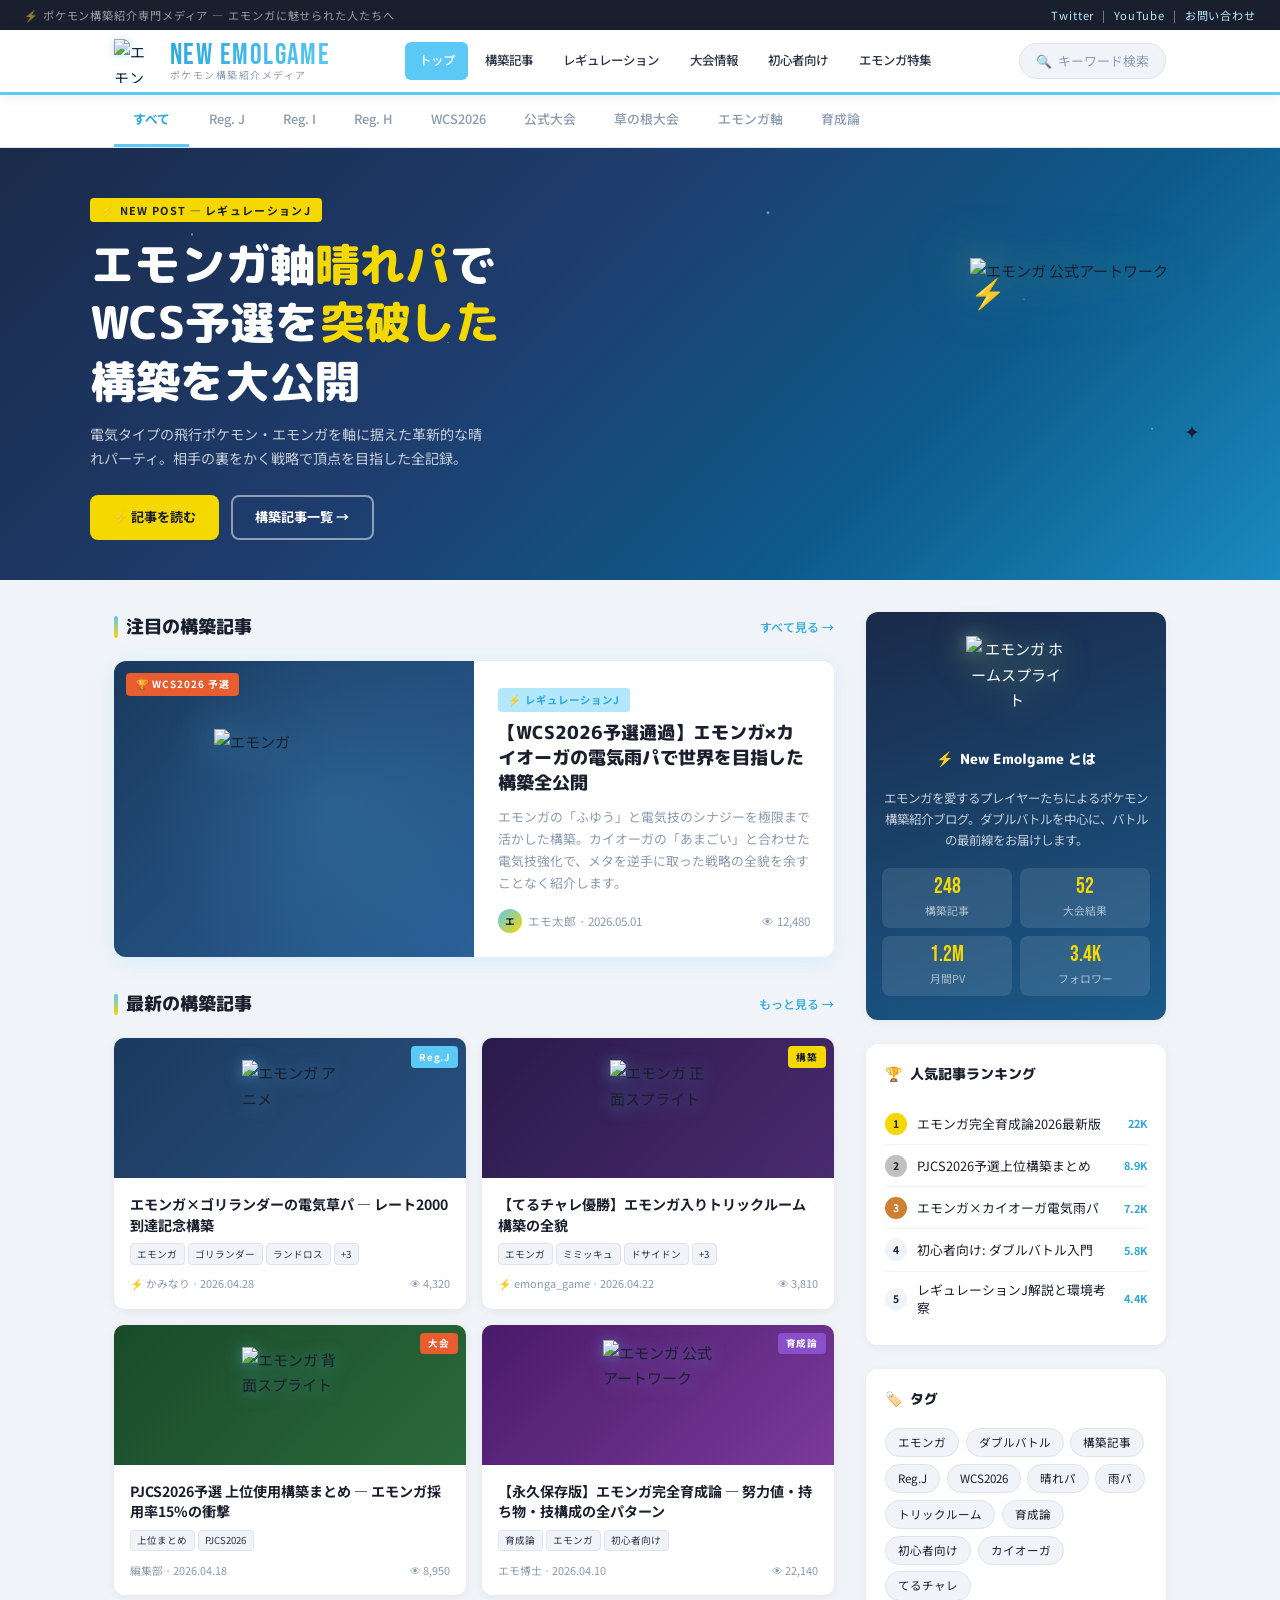
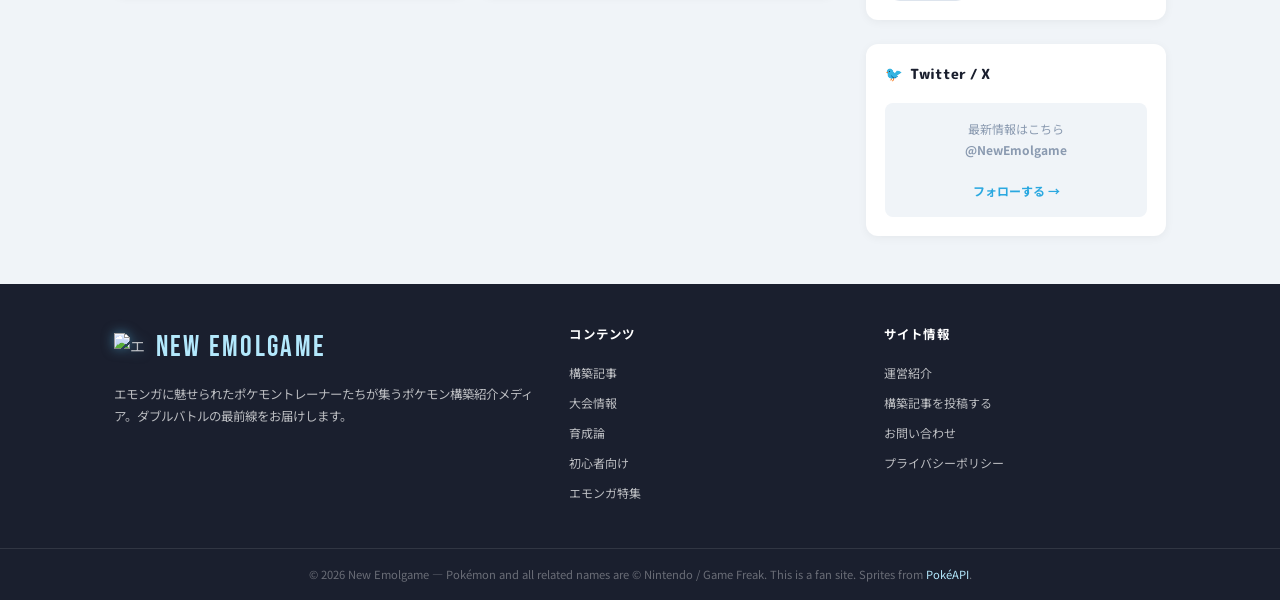
==== index.html @ 8c72fdb0 "初回コミット" ====
<!DOCTYPE html>
<html lang="ja">
<head>
  <meta charset="UTF-8">
  <meta name="viewport" content="width=device-width, initial-scale=1.0">
  <title>New Emolgame | ポケモン構築紹介メディア</title>
  <link href="https://fonts.googleapis.com/css2?family=Noto+Sans+JP:wght@300;400;500;700;900&family=M+PLUS+Rounded+1c:wght@400;700;800&family=Bebas+Neue&display=swap" rel="stylesheet">
  <style>
    :root {
      --sky: #5bc8f5;
      --sky-light: #b3e8fc;
      --sky-dark: #2aa8e0;
      --yellow: #f5d800;
      --yellow-light: #fff9c4;
      --dark: #1a1f2e;
      --dark-mid: #2c3347;
      --white: #ffffff;
      --gray-light: #f0f4f8;
      --gray: #8a9ab0;
      --text: #1a1f2e;
      --accent: #e85d2f;
      --card-shadow: 0 4px 20px rgba(91,200,245,0.18);
    }
    *, *::before, *::after { box-sizing: border-box; margin: 0; padding: 0; }
    html { scroll-behavior: smooth; }
    body { font-family: 'Noto Sans JP', sans-serif; background: var(--gray-light); color: var(--text); font-size: 15px; line-height: 1.7; }
    a { text-decoration: none; color: inherit; }

    /* ── TOP BAR ── */
    .topbar { background: var(--dark); color: rgba(255,255,255,0.55); font-size: 0.7rem; padding: 0.35rem 1.5rem; display: flex; justify-content: space-between; align-items: center; letter-spacing: 0.08em; }
    .topbar a { color: var(--sky-light); }

    /* ── HEADER ── */
    header { background: var(--white); border-bottom: 3px solid var(--sky); position: sticky; top: 0; z-index: 200; box-shadow: 0 2px 12px rgba(0,0,0,0.07); }
    .header-inner { max-width: 1100px; margin: 0 auto; padding: 0.55rem 1.5rem; display: flex; align-items: center; justify-content: space-between; gap: 1.5rem; }
    .logo-wrap { display: flex; align-items: center; gap: 0.75rem; }

    /* ヘッダー：通常の正面スプライト（小さく表示） */
    .logo-sprite {
      width: 44px;
      height: 44px;
      image-rendering: pixelated;
      object-fit: contain;
      filter: drop-shadow(0 1px 4px rgba(91,200,245,0.4));
    }

    .logo-text { display: flex; flex-direction: column; line-height: 1; }
    .logo-text .main { font-family: 'Bebas Neue', sans-serif; font-size: 1.8rem; letter-spacing: 0.05em; background: linear-gradient(135deg, var(--sky-dark), var(--sky)); -webkit-background-clip: text; -webkit-text-fill-color: transparent; background-clip: text; }
    .logo-text .sub { font-size: 0.62rem; color: var(--gray); letter-spacing: 0.15em; }
    .header-nav { display: flex; gap: 0.2rem; }
    .header-nav a { padding: 0.5rem 0.85rem; font-size: 0.78rem; font-weight: 500; color: var(--dark-mid); border-radius: 6px; transition: background 0.2s, color 0.2s; white-space: nowrap; }
    .header-nav a:hover { background: var(--sky-light); color: var(--sky-dark); }
    .header-nav a.active { background: var(--sky); color: var(--white); }
    .header-search { display: flex; align-items: center; gap: 0.5rem; background: var(--gray-light); border: 1.5px solid #dde4ed; border-radius: 20px; padding: 0.38rem 1rem; font-size: 0.8rem; color: var(--gray); cursor: pointer; }

    /* ── HERO ── */
    .hero { background: linear-gradient(135deg, #1a2a4a 0%, #1e3d6e 40%, #0d5a8a 70%, #1a8abf 100%); position: relative; overflow: hidden; padding: 3rem 1.5rem 2.5rem; }
    .hero::before { content: ''; position: absolute; inset: 0; background-image: radial-gradient(1.5px 1.5px at 15% 20%, rgba(255,255,255,0.7) 0%, transparent 100%), radial-gradient(1px 1px at 35% 45%, rgba(255,255,255,0.5) 0%, transparent 100%), radial-gradient(2px 2px at 60% 15%, rgba(255,255,255,0.6) 0%, transparent 100%), radial-gradient(1px 1px at 80% 35%, rgba(255,255,255,0.4) 0%, transparent 100%), radial-gradient(1.5px 1.5px at 90% 65%, rgba(255,255,255,0.5) 0%, transparent 100%); }

    @keyframes float { 0%,100%{transform:translateY(0) rotate(-2deg)} 50%{transform:translateY(-14px) rotate(2deg)} }
    @keyframes floatSide { 0%,100%{transform:translateY(0) scaleX(-1)} 50%{transform:translateY(-8px) scaleX(-1)} }
    @keyframes bounce { 0%,100%{transform:translateY(0)} 50%{transform:translateY(-6px)} }

    .hero-inner { max-width: 1100px; margin: 0 auto; display: grid; grid-template-columns: 1fr auto; gap: 2rem; align-items: center; position: relative; z-index: 1; }
    .hero-text .tag { display: inline-block; background: var(--yellow); color: var(--dark); font-size: 0.68rem; font-weight: 700; padding: 0.2rem 0.7rem; border-radius: 4px; letter-spacing: 0.12em; margin-bottom: 0.8rem; }
    .hero-text h1 { font-family: 'M PLUS Rounded 1c', sans-serif; font-size: clamp(1.6rem, 4vw, 2.8rem); font-weight: 800; color: var(--white); line-height: 1.3; margin-bottom: 0.8rem; }
    .hero-text h1 em { color: var(--yellow); font-style: normal; }
    .hero-text p { color: rgba(255,255,255,0.75); font-size: 0.88rem; margin-bottom: 1.5rem; max-width: 50ch; }
    .hero-btns { display: flex; gap: 0.75rem; flex-wrap: wrap; }
    .btn { padding: 0.6rem 1.4rem; border-radius: 8px; font-size: 0.82rem; font-weight: 700; cursor: pointer; transition: transform 0.15s, box-shadow 0.15s; display: inline-flex; align-items: center; gap: 0.4rem; }
    .btn:hover { transform: translateY(-2px); box-shadow: 0 6px 16px rgba(0,0,0,0.2); }
    .btn-primary { background: var(--yellow); color: var(--dark); }
    .btn-outline { background: transparent; color: var(--white); border: 2px solid rgba(255,255,255,0.5); }

    /* ヒーロー：公式アートワーク（大きく・浮遊アニメ） */
    .hero-emolga-wrap { position: relative; width: 220px; height: 220px; flex-shrink: 0; }
    .hero-emolga {
      width: 220px;
      height: 220px;
      object-fit: contain;
      filter: drop-shadow(0 8px 30px rgba(91,200,245,0.6)) drop-shadow(0 0 16px rgba(245,216,0,0.3));
      animation: float 5s ease-in-out infinite;
    }
    /* 電気エフェクト装飾 */
    .hero-spark { position: absolute; font-size: 1.8rem; animation: float 3s ease-in-out infinite; }
    .hero-spark.s1 { top: 10px; left: 0; animation-delay: 0s; }
    .hero-spark.s2 { bottom: 30px; right: -10px; font-size: 1.2rem; animation-delay: 1.5s; }

    /* ── CATEGORY TABS ── */
    .category-bar { background: var(--white); border-bottom: 1px solid #dde4ed; }
    .category-inner { max-width: 1100px; margin: 0 auto; padding: 0 1.5rem; display: flex; overflow-x: auto; }
    .cat-tab { padding: 0.85rem 1.2rem; font-size: 0.8rem; font-weight: 500; color: var(--gray); cursor: pointer; border-bottom: 3px solid transparent; transition: color 0.2s, border-color 0.2s; white-space: nowrap; }
    .cat-tab:hover { color: var(--sky-dark); }
    .cat-tab.active { color: var(--sky-dark); border-bottom-color: var(--sky); font-weight: 700; }

    /* ── MAIN LAYOUT ── */
    .main-wrap { max-width: 1100px; margin: 2rem auto; padding: 0 1.5rem; display: grid; grid-template-columns: 1fr 300px; gap: 2rem; }

    /* ── SECTION HEADING ── */
    .section-head { display: flex; align-items: center; justify-content: space-between; margin-bottom: 1.2rem; }
    .section-head h2 { font-family: 'M PLUS Rounded 1c', sans-serif; font-size: 1.1rem; font-weight: 800; display: flex; align-items: center; gap: 0.5rem; }
    .section-head h2::before { content: ''; display: inline-block; width: 4px; height: 1.2em; background: linear-gradient(to bottom, var(--sky), var(--yellow)); border-radius: 2px; }
    .section-head a { font-size: 0.75rem; color: var(--sky-dark); font-weight: 500; }

    /* ── FEATURED CARD ── */
    .featured-card { background: var(--white); border-radius: 12px; overflow: hidden; box-shadow: var(--card-shadow); display: grid; grid-template-columns: 1fr 1fr; margin-bottom: 1.5rem; transition: transform 0.2s, box-shadow 0.2s; cursor: pointer; }
    .featured-card:hover { transform: translateY(-3px); box-shadow: 0 8px 32px rgba(91,200,245,0.28); }
    .featured-img { background: linear-gradient(135deg, #1a3a5e, #2a6098); min-height: 220px; position: relative; display: flex; align-items: center; justify-content: center; overflow: hidden; }
    .featured-img .badge { position: absolute; top: 0.75rem; left: 0.75rem; background: var(--accent); color: white; font-size: 0.62rem; font-weight: 700; padding: 0.2rem 0.6rem; border-radius: 4px; letter-spacing: 0.1em; z-index: 1; }

    /* 注目記事：公式アートワーク（やや大きく・アニメなし落ち着いた表示） */
    .featured-emolga {
      width: 160px;
      height: 160px;
      object-fit: contain;
      filter: drop-shadow(0 4px 20px rgba(91,200,245,0.7));
      animation: float 6s ease-in-out infinite;
      position: relative;
      z-index: 1;
    }
    /* 輝きエフェクト */
    .featured-img::after { content: ''; position: absolute; inset: 0; background: radial-gradient(circle at 60% 50%, rgba(91,200,245,0.15) 0%, transparent 70%); pointer-events: none; }

    .featured-body { padding: 1.5rem; display: flex; flex-direction: column; justify-content: space-between; }
    .featured-body .reg-tag { display: inline-block; background: var(--sky-light); color: var(--sky-dark); font-size: 0.65rem; font-weight: 700; padding: 0.18rem 0.6rem; border-radius: 4px; margin-bottom: 0.6rem; letter-spacing: 0.1em; }
    .featured-body h3 { font-family: 'M PLUS Rounded 1c', sans-serif; font-size: 1.1rem; font-weight: 800; line-height: 1.4; margin-bottom: 0.7rem; }
    .featured-body p { font-size: 0.8rem; color: var(--gray); line-height: 1.7; flex: 1; }
    .featured-meta { margin-top: 1rem; display: flex; align-items: center; justify-content: space-between; font-size: 0.72rem; color: var(--gray); }
    .author-chip { display: flex; align-items: center; gap: 0.4rem; }
    .author-avatar { width: 24px; height: 24px; border-radius: 50%; background: linear-gradient(135deg, var(--sky), var(--yellow)); display: flex; align-items: center; justify-content: center; font-size: 0.6rem; font-weight: 700; color: var(--dark); }

    /* ── ARTICLES GRID ── */
    .articles-grid { display: grid; grid-template-columns: 1fr 1fr; gap: 1rem; margin-bottom: 2rem; }
    .article-card { background: var(--white); border-radius: 10px; overflow: hidden; box-shadow: 0 2px 10px rgba(0,0,0,0.06); cursor: pointer; transition: transform 0.2s, box-shadow 0.2s; }
    .article-card:hover { transform: translateY(-3px); box-shadow: var(--card-shadow); }
    .card-img { height: 140px; display: flex; align-items: center; justify-content: center; position: relative; overflow: hidden; }

    /* 記事カード：ゲームスプライト（ドット絵）を使用 */
    .card-emolga {
      object-fit: contain;
      image-rendering: pixelated;
      filter: drop-shadow(0 2px 8px rgba(91,200,245,0.5));
      position: relative;
      z-index: 1;
    }
    /* 各カードで異なるポーズ：ドット絵スプライトのサイズ調整 */
    .card-emolga-front  { width: 96px;  height: 96px;  animation: bounce 2.5s ease-in-out infinite; }
    .card-emolga-back   { width: 96px;  height: 96px;  animation: bounce 3s ease-in-out infinite 0.5s; }
    .card-emolga-anim   { width: 96px;  height: 96px;  } /* B&W animated GIF */
    .card-emolga-artwork { width: 110px; height: 110px; animation: float 4s ease-in-out infinite; }

    .card-img .cat-badge { position: absolute; top: 0.5rem; right: 0.5rem; font-size: 0.6rem; font-weight: 700; padding: 0.15rem 0.5rem; border-radius: 4px; letter-spacing: 0.08em; z-index: 2; }
    .badge-reg   { background: var(--sky);    color: var(--white); }
    .badge-team  { background: var(--yellow); color: var(--dark);  }
    .badge-event { background: #e85d2f;       color: var(--white); }
    .badge-iku   { background: #8a4fca;       color: white;        }

    .card-body { padding: 1rem; }
    .card-body h3 { font-size: 0.88rem; font-weight: 700; line-height: 1.45; margin-bottom: 0.5rem; }
    .card-meta { display: flex; align-items: center; justify-content: space-between; font-size: 0.68rem; color: var(--gray); margin-top: 0.6rem; }
    .poke-chips { display: flex; gap: 0.2rem; flex-wrap: wrap; margin-top: 0.4rem; }
    .poke-chip { background: var(--gray-light); border: 1px solid #dde4ed; border-radius: 4px; font-size: 0.6rem; padding: 0.1rem 0.4rem; color: var(--dark-mid); }

    /* ── SIDEBAR ── */
    .sidebar { display: flex; flex-direction: column; gap: 1.5rem; }
    .sidebar-widget { background: var(--white); border-radius: 12px; padding: 1.2rem; box-shadow: 0 2px 10px rgba(0,0,0,0.05); }
    .widget-title { font-family: 'M PLUS Rounded 1c', sans-serif; font-size: 0.88rem; font-weight: 800; margin-bottom: 1rem; display: flex; align-items: center; gap: 0.4rem; }

    /* サイドバーWidgetエモンガ：ホームスプライト（高解像度） */
    .emolga-widget { background: linear-gradient(160deg, #1a2a4a 0%, #1a5a8a 100%); color: var(--white); text-align: center; padding: 1.5rem 1rem; }
    .emolga-widget .widget-title { color: var(--white); justify-content: center; }
    .emolga-widget p { font-size: 0.78rem; color: rgba(255,255,255,0.75); line-height: 1.7; margin-bottom: 1rem; }

    /* サイドバー：ホーム画像（高解像度PNG、正面立ちポーズ） */
    .sidebar-emolga {
      width: 100px;
      height: 100px;
      object-fit: contain;
      margin: 0 auto 0.75rem;
      display: block;
      filter: drop-shadow(0 4px 16px rgba(245,216,0,0.5)) drop-shadow(0 0 8px rgba(91,200,245,0.4));
      animation: bounce 3s ease-in-out infinite;
    }

    .emolga-stats { display: grid; grid-template-columns: 1fr 1fr; gap: 0.5rem; margin-top: 0.75rem; }
    .stat-box { background: rgba(255,255,255,0.1); border-radius: 8px; padding: 0.5rem; font-size: 0.68rem; text-align: center; }
    .stat-box .val { font-family: 'Bebas Neue', sans-serif; font-size: 1.4rem; color: var(--yellow); line-height: 1; }
    .stat-box .label { color: rgba(255,255,255,0.6); margin-top: 0.2rem; }

    .rank-list { list-style: none; }
    .rank-list li { display: flex; align-items: center; gap: 0.6rem; padding: 0.6rem 0; border-bottom: 1px solid var(--gray-light); font-size: 0.8rem; cursor: pointer; }
    .rank-list li:last-child { border-bottom: none; }
    .rank-num { width: 22px; height: 22px; border-radius: 50%; background: var(--gray-light); display: flex; align-items: center; justify-content: center; font-size: 0.65rem; font-weight: 700; flex-shrink: 0; }
    .rank-num.top1 { background: #f5d800; color: var(--dark); }
    .rank-num.top2 { background: #c0c0c0; }
    .rank-num.top3 { background: #cd7f32; color: white; }
    .rank-list li span.title { flex: 1; line-height: 1.35; }
    .rank-list li span.views { font-size: 0.68rem; color: var(--sky-dark); font-weight: 700; }

    .tag-cloud { display: flex; flex-wrap: wrap; gap: 0.4rem; }
    .tag-pill { background: var(--gray-light); border: 1.5px solid #dde4ed; border-radius: 20px; padding: 0.25rem 0.75rem; font-size: 0.72rem; cursor: pointer; transition: background 0.2s, border-color 0.2s, color 0.2s; }
    .tag-pill:hover { background: var(--sky-light); border-color: var(--sky); color: var(--sky-dark); }
    .twitter-placeholder { background: var(--gray-light); border-radius: 8px; padding: 1rem; text-align: center; font-size: 0.75rem; color: var(--gray); }

    /* ── FOOTER ── */
    footer { background: var(--dark); color: rgba(255,255,255,0.7); margin-top: 3rem; }
    .footer-inner { max-width: 1100px; margin: 0 auto; padding: 2.5rem 1.5rem; display: grid; grid-template-columns: 1.5fr 1fr 1fr; gap: 2rem; }

    /* フッター：小さいスプライト（ドット絵） */
    .footer-logo-wrap { display: flex; align-items: center; gap: 0.6rem; margin-bottom: 0.6rem; }
    .footer-sprite { width: 32px; height: 32px; image-rendering: pixelated; object-fit: contain; filter: drop-shadow(0 0 6px rgba(91,200,245,0.5)); animation: bounce 4s ease-in-out infinite; }
    .footer-logo-text { font-family: 'Bebas Neue', sans-serif; font-size: 1.8rem; letter-spacing: 0.08em; color: var(--sky-light); }

    footer p { font-size: 0.78rem; line-height: 1.8; }
    .footer-col h4 { font-size: 0.78rem; font-weight: 700; color: var(--white); margin-bottom: 0.8rem; letter-spacing: 0.1em; text-transform: uppercase; }
    .footer-col ul { list-style: none; }
    .footer-col ul li { font-size: 0.75rem; padding: 0.3rem 0; cursor: pointer; transition: color 0.2s; }
    .footer-col ul li:hover { color: var(--sky-light); }
    .footer-bottom { border-top: 1px solid rgba(255,255,255,0.1); text-align: center; padding: 1rem; font-size: 0.7rem; color: rgba(255,255,255,0.35); }

    /* カード画像背景装飾 */
    .card-img-bg1 { background: linear-gradient(135deg, #1a3a5e, #2a5080); }
    .card-img-bg2 { background: linear-gradient(135deg, #2a1a4a, #4a2a70); }
    .card-img-bg3 { background: linear-gradient(135deg, #1a4a2a, #2a6a3a); }
    .card-img-bg4 { background: linear-gradient(135deg, #4a1a6a, #7a3a9a); }

    /* ── RESPONSIVE ── */
    @media (max-width: 800px) {
      .main-wrap { grid-template-columns: 1fr; }
      .featured-card { grid-template-columns: 1fr; }
      .featured-img { min-height: 160px; }
      .articles-grid { grid-template-columns: 1fr; }
      .header-nav { display: none; }
      .footer-inner { grid-template-columns: 1fr; }
      .hero-emolga { width: 130px; height: 130px; }
      .hero-inner { grid-template-columns: 1fr; }
      .hero-emolga-wrap { display: none; }
    }
  </style>
</head>
<body>

<!-- TOP BAR -->
<div class="topbar">
  <span>⚡ ポケモン構築紹介専門メディア — エモンガに魅せられた人たちへ</span>
  <span><a href="#">Twitter</a> &nbsp;|&nbsp; <a href="#">YouTube</a> &nbsp;|&nbsp; <a href="#">お問い合わせ</a></span>
</div>

<!-- HEADER：通常正面スプライト（ドット絵・コンパクト） -->
<header>
  <div class="header-inner">
    <a href="#" class="logo-wrap">
      <img
        class="logo-sprite"
        src="https://raw.githubusercontent.com/PokeAPI/sprites/master/sprites/pokemon/587.png"
        alt="エモンガ"
      >
      <div class="logo-text">
        <span class="main">New Emolgame</span>
        <span class="sub">ポケモン構築紹介メディア</span>
      </div>
    </a>
    <nav class="header-nav">
      <a href="#" class="active">トップ</a>
      <a href="#">構築記事</a>
      <a href="#">レギュレーション</a>
      <a href="#">大会情報</a>
      <a href="#">初心者向け</a>
      <a href="#">エモンガ特集</a>
    </nav>
    <div class="header-search">🔍&nbsp; キーワード検索</div>
  </div>
</header>

<!-- CATEGORY TABS -->
<div class="category-bar">
  <div class="category-inner">
    <div class="cat-tab active">すべて</div>
    <div class="cat-tab">Reg. J</div>
    <div class="cat-tab">Reg. I</div>
    <div class="cat-tab">Reg. H</div>
    <div class="cat-tab">WCS2026</div>
    <div class="cat-tab">公式大会</div>
    <div class="cat-tab">草の根大会</div>
    <div class="cat-tab">エモンガ軸</div>
    <div class="cat-tab">育成論</div>
  </div>
</div>

<!-- HERO：公式アートワーク（最大サイズ・浮遊ポーズ・主役） -->
<section class="hero">
  <div class="hero-inner">
    <div class="hero-text">
      <span class="tag">⚡ NEW POST — レギュレーションJ</span>
      <h1>エモンガ軸<em>晴れパ</em>で<br>WCS予選を<em>突破した</em><br>構築を大公開</h1>
      <p>電気タイプの飛行ポケモン・エモンガを軸に据えた革新的な晴れパーティ。相手の裏をかく戦略で頂点を目指した全記録。</p>
      <div class="hero-btns">
        <a href="#" class="btn btn-primary">⚡ 記事を読む</a>
        <a href="#" class="btn btn-outline">構築記事一覧 →</a>
      </div>
    </div>

    <!-- 公式アートワーク：滑空・正面向きポーズ（最も印象的） -->
    <div class="hero-emolga-wrap">
      <span class="hero-spark s1">⚡</span>
      <img
        class="hero-emolga"
        src="https://raw.githubusercontent.com/PokeAPI/sprites/master/sprites/pokemon/other/official-artwork/587.png"
        alt="エモンガ 公式アートワーク"
      >
      <span class="hero-spark s2">✦</span>
    </div>
  </div>
</section>

<!-- MAIN CONTENT -->
<div class="main-wrap">
  <main>
    <!-- 注目の構築記事：公式アートワーク（やや大きく・アニメあり） -->
    <div class="section-head">
      <h2>注目の構築記事</h2>
      <a href="#">すべて見る →</a>
    </div>

    <div class="featured-card">
      <div class="featured-img" style="background: linear-gradient(135deg, #1a3a5e, #2a6098);">
        <span class="badge">🏆 WCS2026 予選</span>
        <!-- 公式アートワーク：少し大きめ・正面・ゆっくり浮遊 -->
        <img
          class="featured-emolga"
          src="https://raw.githubusercontent.com/PokeAPI/sprites/master/sprites/pokemon/other/official-artwork/587.png"
          alt="エモンガ"
        >
      </div>
      <div class="featured-body">
        <div>
          <span class="reg-tag">⚡ レギュレーションJ</span>
          <h3>【WCS2026予選通過】エモンガ×カイオーガの電気雨パで世界を目指した構築全公開</h3>
          <p>エモンガの「ふゆう」と電気技のシナジーを極限まで活かした構築。カイオーガの「あまごい」と合わせた電気技強化で、メタを逆手に取った戦略の全貌を余すことなく紹介します。</p>
        </div>
        <div class="featured-meta">
          <div class="author-chip">
            <div class="author-avatar">エ</div>
            <span>エモ太郎 · 2026.05.01</span>
          </div>
          <span>👁 12,480</span>
        </div>
      </div>
    </div>

    <!-- 最新記事グリッド：各カードで異なるスプライトポーズ -->
    <div class="section-head" style="margin-top:2rem;">
      <h2>最新の構築記事</h2>
      <a href="#">もっと見る →</a>
    </div>

    <div class="articles-grid">

      <!-- カード①：B&Wアニメーション GIF（動くドット絵） -->
      <div class="article-card">
        <div class="card-img card-img-bg1">
          <span class="cat-badge badge-reg">Reg.J</span>
          <img
            class="card-emolga card-emolga-anim"
            src="https://raw.githubusercontent.com/PokeAPI/sprites/master/sprites/pokemon/versions/generation-v/black-white/animated/587.gif"
            alt="エモンガ アニメ"
            title="B&Wアニメーションスプライト"
          >
        </div>
        <div class="card-body">
          <h3>エモンガ×ゴリランダーの電気草パ — レート2000到達記念構築</h3>
          <div class="poke-chips">
            <span class="poke-chip">エモンガ</span><span class="poke-chip">ゴリランダー</span><span class="poke-chip">ランドロス</span><span class="poke-chip">+3</span>
          </div>
          <div class="card-meta"><span>⚡ かみなり · 2026.04.28</span><span>👁 4,320</span></div>
        </div>
      </div>

      <!-- カード②：通常正面スプライト（ドット絵・バウンス） -->
      <div class="article-card">
        <div class="card-img card-img-bg2">
          <span class="cat-badge badge-team">構築</span>
          <img
            class="card-emolga card-emolga-front"
            src="https://raw.githubusercontent.com/PokeAPI/sprites/master/sprites/pokemon/587.png"
            alt="エモンガ 正面スプライト"
            title="通常正面スプライト"
          >
        </div>
        <div class="card-body">
          <h3>【てるチャレ優勝】エモンガ入りトリックルーム構築の全貌</h3>
          <div class="poke-chips">
            <span class="poke-chip">エモンガ</span><span class="poke-chip">ミミッキュ</span><span class="poke-chip">ドサイドン</span><span class="poke-chip">+3</span>
          </div>
          <div class="card-meta"><span>⚡ emonga_game · 2026.04.22</span><span>👁 3,810</span></div>
        </div>
      </div>

      <!-- カード③：背面スプライト（ドット絵・バウンス） -->
      <div class="article-card">
        <div class="card-img card-img-bg3">
          <span class="cat-badge badge-event">大会</span>
          <img
            class="card-emolga card-emolga-back"
            src="https://raw.githubusercontent.com/PokeAPI/sprites/master/sprites/pokemon/back/587.png"
            alt="エモンガ 背面スプライト"
            title="背面スプライト（後ろ姿）"
          >
        </div>
        <div class="card-body">
          <h3>PJCS2026予選 上位使用構築まとめ — エモンガ採用率15%の衝撃</h3>
          <div class="poke-chips">
            <span class="poke-chip">上位まとめ</span><span class="poke-chip">PJCS2026</span>
          </div>
          <div class="card-meta"><span>編集部 · 2026.04.18</span><span>👁 8,950</span></div>
        </div>
      </div>

      <!-- カード④：公式アートワーク（縮小・浮遊） -->
      <div class="article-card">
        <div class="card-img card-img-bg4">
          <span class="cat-badge badge-iku">育成論</span>
          <img
            class="card-emolga card-emolga-artwork"
            src="https://raw.githubusercontent.com/PokeAPI/sprites/master/sprites/pokemon/other/official-artwork/587.png"
            alt="エモンガ 公式アートワーク"
            title="公式アートワーク"
          >
        </div>
        <div class="card-body">
          <h3>【永久保存版】エモンガ完全育成論 — 努力値・持ち物・技構成の全パターン</h3>
          <div class="poke-chips">
            <span class="poke-chip">育成論</span><span class="poke-chip">エモンガ</span><span class="poke-chip">初心者向け</span>
          </div>
          <div class="card-meta"><span>エモ博士 · 2026.04.10</span><span>👁 22,140</span></div>
        </div>
      </div>

    </div>
  </main>

  <!-- SIDEBAR -->
  <aside class="sidebar">

    <!-- サイドバーWidget：Homeスプライト（高解像度・正面立ちポーズ・バウンス） -->
    <div class="sidebar-widget emolga-widget">
      <img
        class="sidebar-emolga"
        src="https://raw.githubusercontent.com/PokeAPI/sprites/master/sprites/pokemon/other/home/587.png"
        alt="エモンガ ホームスプライト"
        title="Homeスプライト（高解像度）"
      >
      <div class="widget-title"><span>⚡</span>New Emolgame とは</div>
      <p>エモンガを愛するプレイヤーたちによるポケモン構築紹介ブログ。ダブルバトルを中心に、バトルの最前線をお届けします。</p>
      <div class="emolga-stats">
        <div class="stat-box"><div class="val">248</div><div class="label">構築記事</div></div>
        <div class="stat-box"><div class="val">52</div><div class="label">大会結果</div></div>
        <div class="stat-box"><div class="val">1.2M</div><div class="label">月間PV</div></div>
        <div class="stat-box"><div class="val">3.4K</div><div class="label">フォロワー</div></div>
      </div>
    </div>

    <div class="sidebar-widget">
      <div class="widget-title"><span>🏆</span>人気記事ランキング</div>
      <ul class="rank-list">
        <li><span class="rank-num top1">1</span><span class="title">エモンガ完全育成論2026最新版</span><span class="views">22K</span></li>
        <li><span class="rank-num top2">2</span><span class="title">PJCS2026予選上位構築まとめ</span><span class="views">8.9K</span></li>
        <li><span class="rank-num top3">3</span><span class="title">エモンガ×カイオーガ電気雨パ</span><span class="views">7.2K</span></li>
        <li><span class="rank-num">4</span><span class="title">初心者向け: ダブルバトル入門</span><span class="views">5.8K</span></li>
        <li><span class="rank-num">5</span><span class="title">レギュレーションJ解説と環境考察</span><span class="views">4.4K</span></li>
      </ul>
    </div>

    <div class="sidebar-widget">
      <div class="widget-title"><span>🏷️</span>タグ</div>
      <div class="tag-cloud">
        <span class="tag-pill">エモンガ</span><span class="tag-pill">ダブルバトル</span><span class="tag-pill">構築記事</span>
        <span class="tag-pill">Reg.J</span><span class="tag-pill">WCS2026</span><span class="tag-pill">晴れパ</span>
        <span class="tag-pill">雨パ</span><span class="tag-pill">トリックルーム</span><span class="tag-pill">育成論</span>
        <span class="tag-pill">初心者向け</span><span class="tag-pill">カイオーガ</span><span class="tag-pill">てるチャレ</span>
      </div>
    </div>

    <div class="sidebar-widget">
      <div class="widget-title"><span>🐦</span>Twitter / X</div>
      <div class="twitter-placeholder">
        <p>最新情報はこちら<br><strong>@NewEmolgame</strong></p><br>
        <a href="#" style="color:var(--sky-dark);font-weight:700;">フォローする →</a>
      </div>
    </div>

  </aside>
</div>

<!-- FOOTER：小さいドット絵スプライト + ロゴ -->
<footer>
  <div class="footer-inner">
    <div>
      <div class="footer-logo-wrap">
        <img
          class="footer-sprite"
          src="https://raw.githubusercontent.com/PokeAPI/sprites/master/sprites/pokemon/587.png"
          alt="エモンガ"
        >
        <span class="footer-logo-text">New Emolgame</span>
      </div>
      <p>エモンガに魅せられたポケモントレーナーたちが集うポケモン構築紹介メディア。ダブルバトルの最前線をお届けします。</p>
    </div>
    <div class="footer-col">
      <h4>コンテンツ</h4>
      <ul><li>構築記事</li><li>大会情報</li><li>育成論</li><li>初心者向け</li><li>エモンガ特集</li></ul>
    </div>
    <div class="footer-col">
      <h4>サイト情報</h4>
      <ul><li>運営紹介</li><li>構築記事を投稿する</li><li>お問い合わせ</li><li>プライバシーポリシー</li></ul>
    </div>
  </div>
  <div class="footer-bottom">
    © 2026 New Emolgame — Pokémon and all related names are © Nintendo / Game Freak. This is a fan site. Sprites from <a href="https://pokeapi.co" style="color:var(--sky-light)">PokéAPI</a>.
  </div>
</footer>

<script>
  document.querySelectorAll('.cat-tab').forEach(tab => {
    tab.addEventListener('click', function() {
      document.querySelectorAll('.cat-tab').forEach(t => t.classList.remove('active'));
      this.classList.add('active');
    });
  });
  document.querySelectorAll('.article-card, .featured-card').forEach(card => {
    card.addEventListener('click', function() {
      this.style.transform = 'scale(0.97)';
      setTimeout(() => this.style.transform = '', 120);
    });
  });
</script>
</body>
</html>
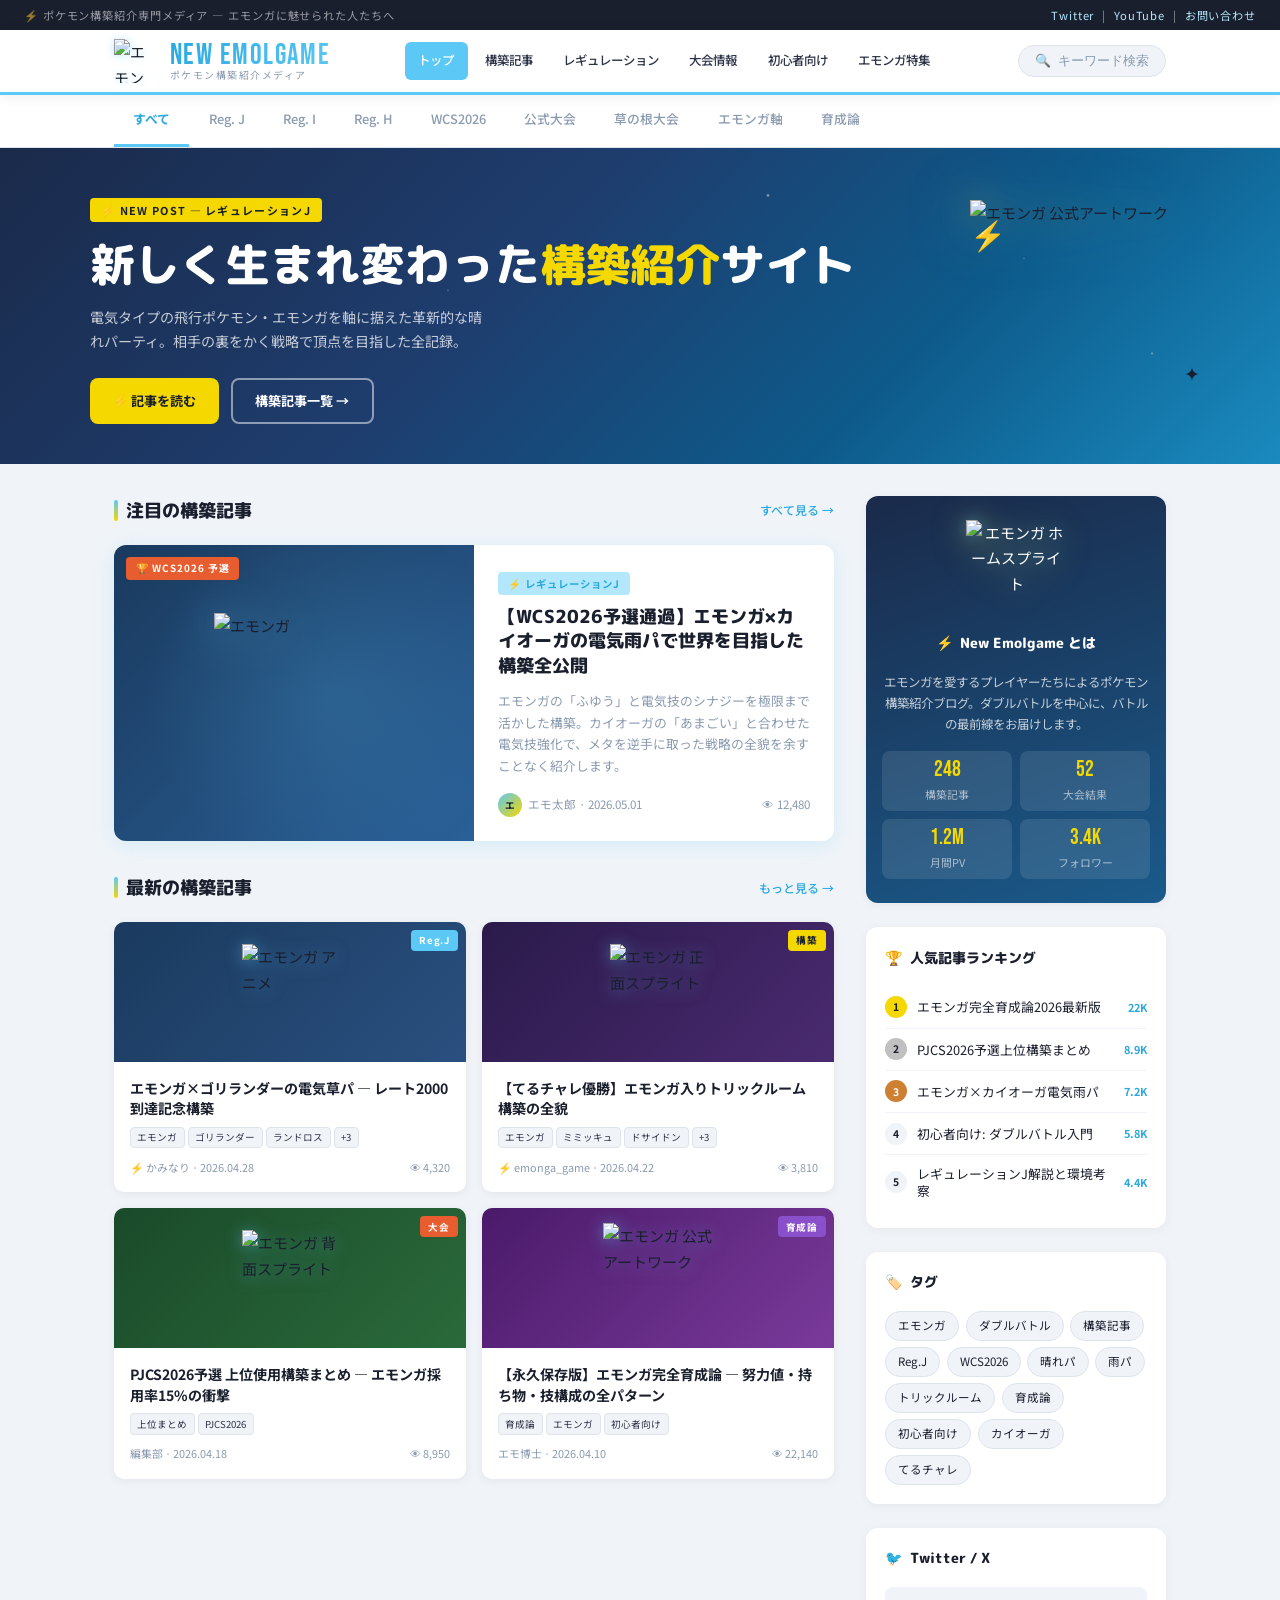
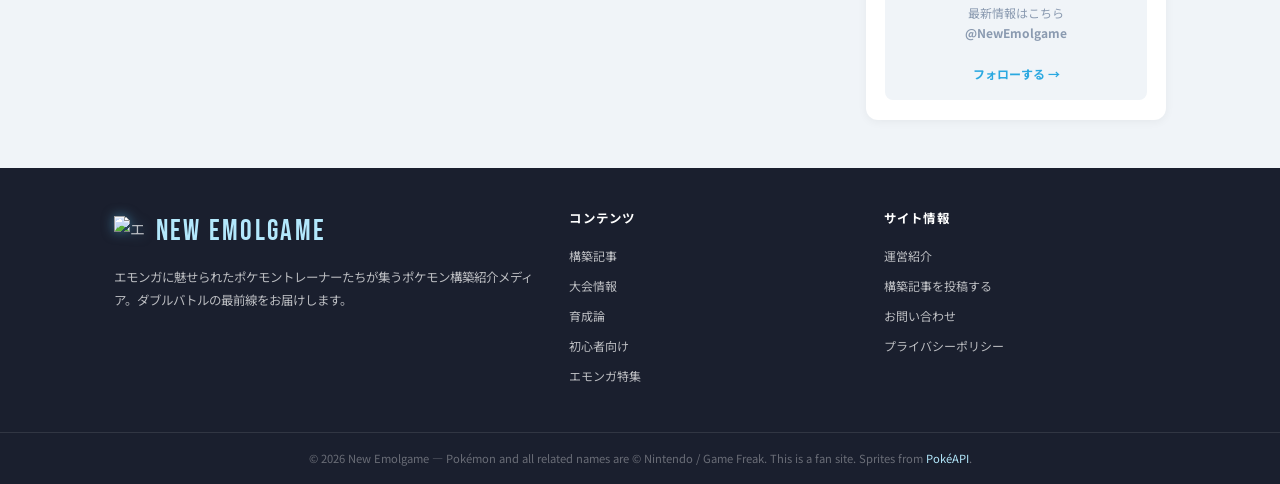
==== commit f8d9455b: "Add website files with updated hero title and search functionality - ヒーロータイトルを「新しく生まれ変わった構築紹介サイト」に変更" ====
--- a/index.html
+++ b/index.html
@@ -51,7 +51,26 @@
     .header-nav a { padding: 0.5rem 0.85rem; font-size: 0.78rem; font-weight: 500; color: var(--dark-mid); border-radius: 6px; transition: background 0.2s, color 0.2s; white-space: nowrap; }
     .header-nav a:hover { background: var(--sky-light); color: var(--sky-dark); }
     .header-nav a.active { background: var(--sky); color: var(--white); }
-    .header-search { display: flex; align-items: center; gap: 0.5rem; background: var(--gray-light); border: 1.5px solid #dde4ed; border-radius: 20px; padding: 0.38rem 1rem; font-size: 0.8rem; color: var(--gray); cursor: pointer; }
+    .header-search { display: flex; align-items: center; gap: 0.5rem; background: var(--gray-light); border: 1.5px solid #dde4ed; border-radius: 20px; padding: 0.38rem 1rem; font-size: 0.8rem; color: var(--gray); cursor: pointer; transition: border-color 0.2s, box-shadow 0.2s; }
+    .header-search:hover { border-color: var(--sky); box-shadow: 0 0 0 3px rgba(91,200,245,0.15); }
+
+    /* ── SEARCH OVERLAY ── */
+    .search-overlay { display: none; position: fixed; inset: 0; background: rgba(26,31,46,0.75); z-index: 1000; backdrop-filter: blur(4px); }
+    .search-overlay.active { display: flex; align-items: flex-start; justify-content: center; padding-top: 8vh; }
+    .search-box { background: var(--white); border-radius: 16px; width: 100%; max-width: 640px; margin: 0 1rem; box-shadow: 0 20px 60px rgba(0,0,0,0.3); overflow: hidden; }
+    .search-input-wrap { display: flex; align-items: center; gap: 0.75rem; padding: 1rem 1.25rem; border-bottom: 1.5px solid #eef2f7; }
+    .search-input-wrap span { font-size: 1.2rem; }
+    .search-input-wrap input { flex: 1; border: none; outline: none; font-size: 1.05rem; font-family: inherit; color: var(--text); background: transparent; }
+    .search-close { background: none; border: none; cursor: pointer; font-size: 1.2rem; color: var(--gray); padding: 0.2rem; line-height: 1; }
+    .search-results { max-height: 60vh; overflow-y: auto; padding: 0.75rem 0; }
+    .search-result-item { display: flex; align-items: flex-start; gap: 0.75rem; padding: 0.75rem 1.25rem; cursor: pointer; transition: background 0.15s; }
+    .search-result-item:hover { background: var(--gray-light); }
+    .search-result-item .result-badge { font-size: 0.68rem; font-weight: 700; padding: 0.15rem 0.5rem; border-radius: 4px; white-space: nowrap; margin-top: 0.2rem; }
+    .search-result-item .result-title { font-size: 0.88rem; font-weight: 500; line-height: 1.4; color: var(--text); }
+    .search-result-item .result-chips { display: flex; gap: 0.3rem; flex-wrap: wrap; margin-top: 0.3rem; }
+    .search-result-item .result-chips span { font-size: 0.68rem; background: var(--sky-light); color: var(--sky-dark); border-radius: 4px; padding: 0.1rem 0.4rem; }
+    .search-no-result { text-align: center; padding: 2rem; color: var(--gray); font-size: 0.9rem; }
+    .search-hint { padding: 1rem 1.25rem; color: var(--gray); font-size: 0.8rem; text-align: center; }
 
     /* ── HERO ── */
     .hero { background: linear-gradient(135deg, #1a2a4a 0%, #1e3d6e 40%, #0d5a8a 70%, #1a8abf 100%); position: relative; overflow: hidden; padding: 3rem 1.5rem 2.5rem; }
@@ -268,9 +287,23 @@
       <a href="#">初心者向け</a>
       <a href="#">エモンガ特集</a>
     </nav>
-    <div class="header-search">🔍&nbsp; キーワード検索</div>
+    <button class="header-search" id="searchBtn" aria-label="検索を開く">🔍&nbsp; キーワード検索</button>
   </div>
 </header>
+
+<!-- SEARCH OVERLAY -->
+<div class="search-overlay" id="searchOverlay" role="dialog" aria-modal="true" aria-label="記事検索">
+  <div class="search-box">
+    <div class="search-input-wrap">
+      <span>🔍</span>
+      <input type="text" id="searchInput" placeholder="記事タイトル・ポケモン名で検索…" autocomplete="off">
+      <button class="search-close" id="searchClose" aria-label="閉じる">✕</button>
+    </div>
+    <div class="search-results" id="searchResults">
+      <div class="search-hint">キーワードを入力してください</div>
+    </div>
+  </div>
+</div>
 
 <!-- CATEGORY TABS -->
 <div class="category-bar">
@@ -292,7 +325,7 @@
   <div class="hero-inner">
     <div class="hero-text">
       <span class="tag">⚡ NEW POST — レギュレーションJ</span>
-      <h1>エモンガ軸<em>晴れパ</em>で<br>WCS予選を<em>突破した</em><br>構築を大公開</h1>
+      <h1>新しく生まれ変わった<em>構築紹介</em>サイト</h1>
       <p>電気タイプの飛行ポケモン・エモンガを軸に据えた革新的な晴れパーティ。相手の裏をかく戦略で頂点を目指した全記録。</p>
       <div class="hero-btns">
         <a href="#" class="btn btn-primary">⚡ 記事を読む</a>
@@ -533,6 +566,82 @@
       setTimeout(() => this.style.transform = '', 120);
     });
   });
+
+  // ── SEARCH ──
+  const articles = [
+    {
+      title: '【WCS2026予選通過】エモンガ×カイオーガの電気雨パで世界を目指した構築全公開',
+      chips: ['エモンガ', 'カイオーガ', '電気雨パ'],
+      badge: 'WCS2026', badgeClass: 'badge-reg'
+    },
+    {
+      title: 'エモンガ×ゴリランダーの電気草パ — レート2000到達記念構築',
+      chips: ['エモンガ', 'ゴリランダー', 'ランドロス'],
+      badge: 'Reg.J', badgeClass: 'badge-reg'
+    },
+    {
+      title: '【てるチャレ優勝】エモンガ入りトリックルーム構築の全貌',
+      chips: ['エモンガ', 'ミミッキュ', 'ドサイドン'],
+      badge: '構築', badgeClass: 'badge-team'
+    },
+    {
+      title: 'PJCS2026予選 上位使用構築まとめ — エモンガ採用率15%の衝撃',
+      chips: ['上位まとめ', 'PJCS2026'],
+      badge: '大会', badgeClass: 'badge-event'
+    },
+    {
+      title: '【永久保存版】エモンガ完全育成論 — 努力値・持ち物・技構成の全パターン',
+      chips: ['育成論', 'エモンガ', '初心者向け'],
+      badge: '育成論', badgeClass: 'badge-iku'
+    }
+  ];
+
+  const overlay = document.getElementById('searchOverlay');
+  const input = document.getElementById('searchInput');
+  const results = document.getElementById('searchResults');
+
+  function openSearch() {
+    overlay.classList.add('active');
+    input.value = '';
+    results.innerHTML = '<div class="search-hint">キーワードを入力してください</div>';
+    setTimeout(() => input.focus(), 50);
+  }
+
+  function closeSearch() {
+    overlay.classList.remove('active');
+  }
+
+  function renderResults(query) {
+    const q = query.trim().toLowerCase();
+    if (!q) {
+      results.innerHTML = '<div class="search-hint">キーワードを入力してください</div>';
+      return;
+    }
+    const matched = articles.filter(a =>
+      a.title.toLowerCase().includes(q) ||
+      a.chips.some(c => c.toLowerCase().includes(q)) ||
+      a.badge.toLowerCase().includes(q)
+    );
+    if (matched.length === 0) {
+      results.innerHTML = '<div class="search-no-result">「' + query + '」に一致する記事が見つかりませんでした</div>';
+      return;
+    }
+    results.innerHTML = matched.map(a => `
+      <div class="search-result-item">
+        <span class="result-badge cat-badge ${a.badgeClass}">${a.badge}</span>
+        <div>
+          <div class="result-title">${a.title}</div>
+          <div class="result-chips">${a.chips.map(c => `<span>${c}</span>`).join('')}</div>
+        </div>
+      </div>
+    `).join('');
+  }
+
+  document.getElementById('searchBtn').addEventListener('click', openSearch);
+  document.getElementById('searchClose').addEventListener('click', closeSearch);
+  overlay.addEventListener('click', e => { if (e.target === overlay) closeSearch(); });
+  input.addEventListener('input', e => renderResults(e.target.value));
+  document.addEventListener('keydown', e => { if (e.key === 'Escape') closeSearch(); });
 </script>
 </body>
 </html>
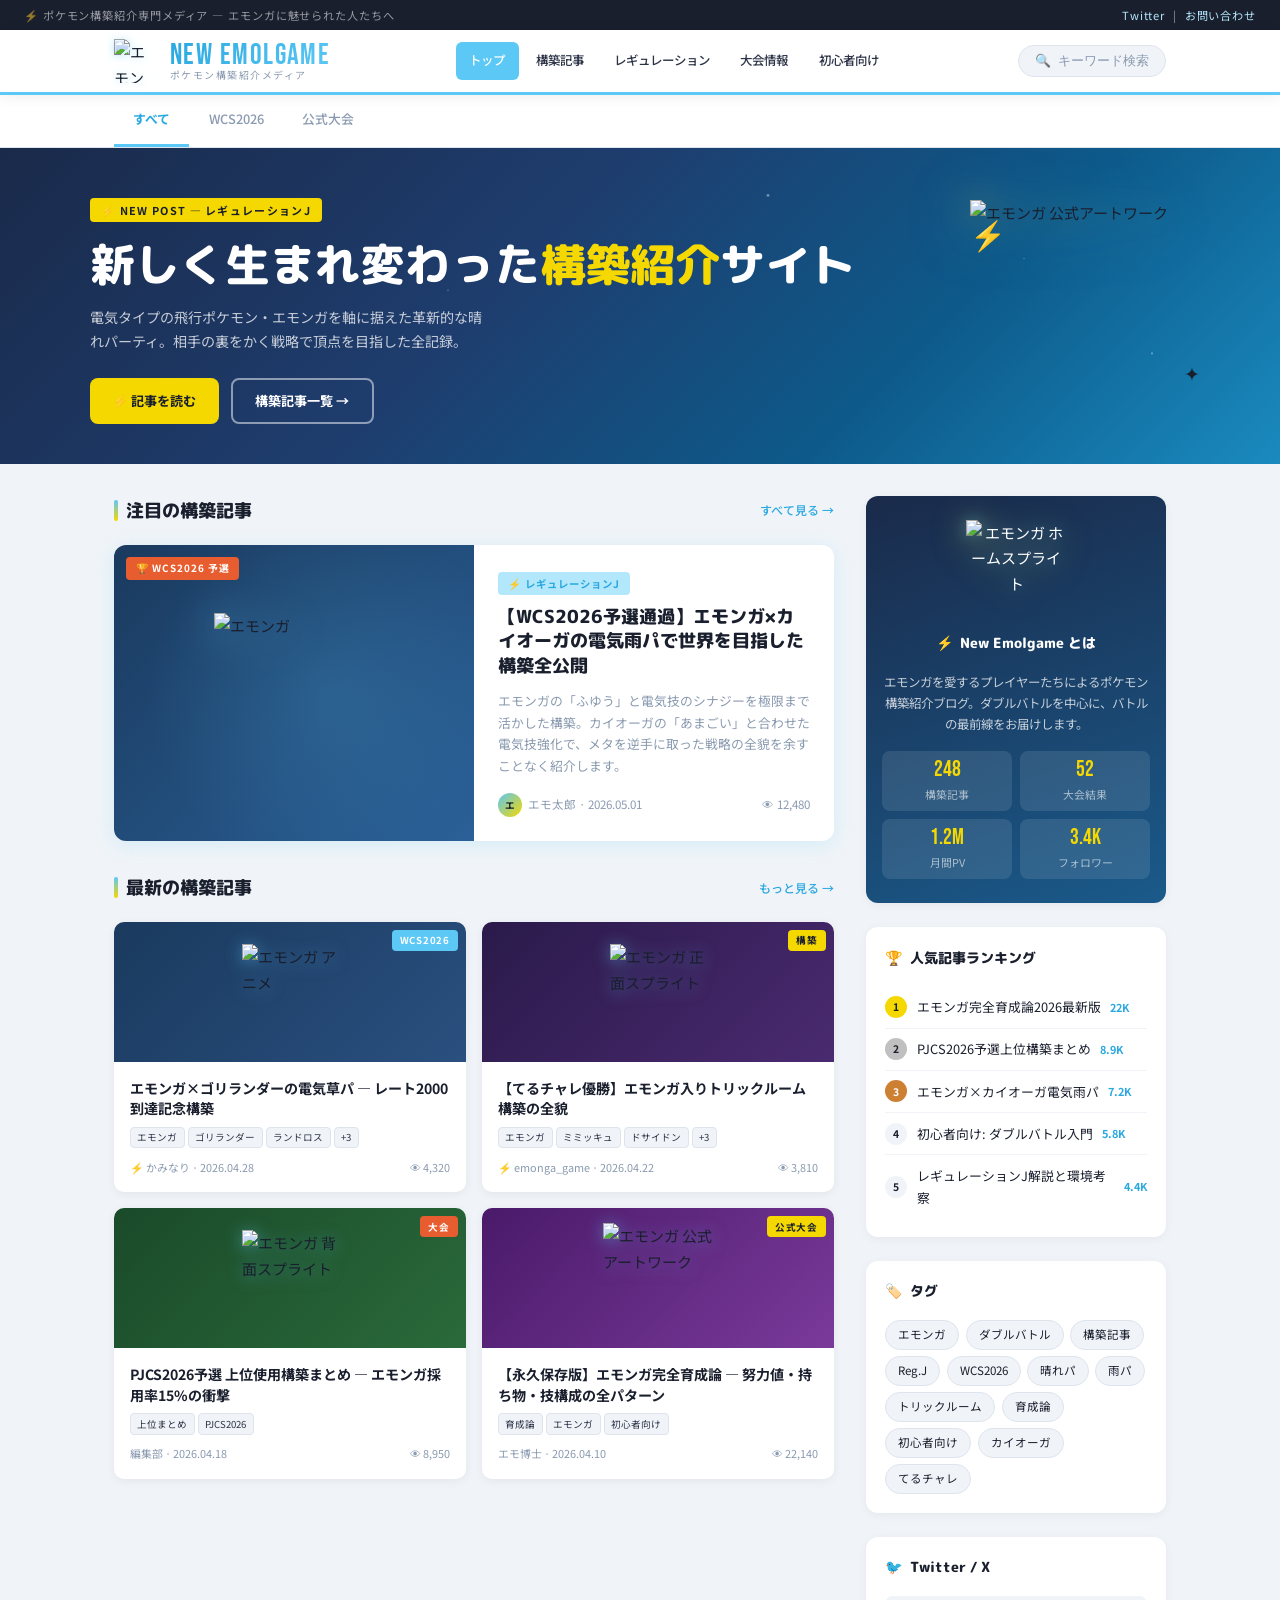
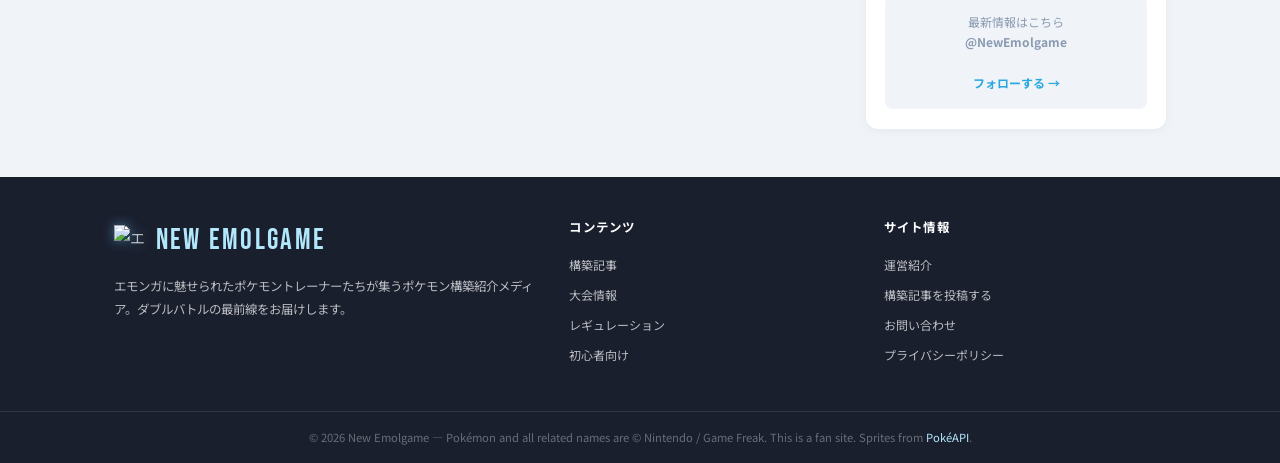
==== commit bf51a0f4: "Update navigation, links, and UI across all pages - ナビからエモンガ特集を削除、各ページへのリンクを設定 - カテゴリタブをすべて・WCS2026・" ====
--- a/index.html
+++ b/index.html
@@ -122,7 +122,7 @@
     .section-head a { font-size: 0.75rem; color: var(--sky-dark); font-weight: 500; }
 
     /* ── FEATURED CARD ── */
-    .featured-card { background: var(--white); border-radius: 12px; overflow: hidden; box-shadow: var(--card-shadow); display: grid; grid-template-columns: 1fr 1fr; margin-bottom: 1.5rem; transition: transform 0.2s, box-shadow 0.2s; cursor: pointer; }
+    .featured-card { background: var(--white); border-radius: 12px; overflow: hidden; box-shadow: var(--card-shadow); display: grid; grid-template-columns: 1fr 1fr; margin-bottom: 1.5rem; transition: transform 0.2s, box-shadow 0.2s; cursor: pointer; color: inherit; }
     .featured-card:hover { transform: translateY(-3px); box-shadow: 0 8px 32px rgba(91,200,245,0.28); }
     .featured-img { background: linear-gradient(135deg, #1a3a5e, #2a6098); min-height: 220px; position: relative; display: flex; align-items: center; justify-content: center; overflow: hidden; }
     .featured-img .badge { position: absolute; top: 0.75rem; left: 0.75rem; background: var(--accent); color: white; font-size: 0.62rem; font-weight: 700; padding: 0.2rem 0.6rem; border-radius: 4px; letter-spacing: 0.1em; z-index: 1; }
@@ -150,7 +150,7 @@
 
     /* ── ARTICLES GRID ── */
     .articles-grid { display: grid; grid-template-columns: 1fr 1fr; gap: 1rem; margin-bottom: 2rem; }
-    .article-card { background: var(--white); border-radius: 10px; overflow: hidden; box-shadow: 0 2px 10px rgba(0,0,0,0.06); cursor: pointer; transition: transform 0.2s, box-shadow 0.2s; }
+    .article-card { background: var(--white); border-radius: 10px; overflow: hidden; box-shadow: 0 2px 10px rgba(0,0,0,0.06); cursor: pointer; transition: transform 0.2s, box-shadow 0.2s; display: block; color: inherit; }
     .article-card:hover { transform: translateY(-3px); box-shadow: var(--card-shadow); }
     .card-img { height: 140px; display: flex; align-items: center; justify-content: center; position: relative; overflow: hidden; }
 
@@ -262,7 +262,7 @@
 <!-- TOP BAR -->
 <div class="topbar">
   <span>⚡ ポケモン構築紹介専門メディア — エモンガに魅せられた人たちへ</span>
-  <span><a href="#">Twitter</a> &nbsp;|&nbsp; <a href="#">YouTube</a> &nbsp;|&nbsp; <a href="#">お問い合わせ</a></span>
+  <span><a href="https://twitter.com/newemolgame" target="_blank" rel="noopener noreferrer">Twitter</a> &nbsp;|&nbsp; <a href="#">お問い合わせ</a></span>
 </div>
 
 <!-- HEADER：通常正面スプライト（ドット絵・コンパクト） -->
@@ -280,12 +280,11 @@
       </div>
     </a>
     <nav class="header-nav">
-      <a href="#" class="active">トップ</a>
-      <a href="#">構築記事</a>
-      <a href="#">レギュレーション</a>
-      <a href="#">大会情報</a>
-      <a href="#">初心者向け</a>
-      <a href="#">エモンガ特集</a>
+      <a href="index.html" class="active">トップ</a>
+      <a href="builds.html">構築記事</a>
+      <a href="regulation.html">レギュレーション</a>
+      <a href="tournament.html">大会情報</a>
+      <a href="beginner.html">初心者向け</a>
     </nav>
     <button class="header-search" id="searchBtn" aria-label="検索を開く">🔍&nbsp; キーワード検索</button>
   </div>
@@ -309,14 +308,8 @@
 <div class="category-bar">
   <div class="category-inner">
     <div class="cat-tab active">すべて</div>
-    <div class="cat-tab">Reg. J</div>
-    <div class="cat-tab">Reg. I</div>
-    <div class="cat-tab">Reg. H</div>
     <div class="cat-tab">WCS2026</div>
     <div class="cat-tab">公式大会</div>
-    <div class="cat-tab">草の根大会</div>
-    <div class="cat-tab">エモンガ軸</div>
-    <div class="cat-tab">育成論</div>
   </div>
 </div>
 
@@ -328,8 +321,8 @@
       <h1>新しく生まれ変わった<em>構築紹介</em>サイト</h1>
       <p>電気タイプの飛行ポケモン・エモンガを軸に据えた革新的な晴れパーティ。相手の裏をかく戦略で頂点を目指した全記録。</p>
       <div class="hero-btns">
-        <a href="#" class="btn btn-primary">⚡ 記事を読む</a>
-        <a href="#" class="btn btn-outline">構築記事一覧 →</a>
+        <a href="article-wcs2026.html" class="btn btn-primary">⚡ 記事を読む</a>
+        <a href="builds.html" class="btn btn-outline">構築記事一覧 →</a>
       </div>
     </div>
 
@@ -355,7 +348,7 @@
       <a href="#">すべて見る →</a>
     </div>
 
-    <div class="featured-card">
+    <a href="article-wcs2026.html" class="featured-card">
       <div class="featured-img" style="background: linear-gradient(135deg, #1a3a5e, #2a6098);">
         <span class="badge">🏆 WCS2026 予選</span>
         <!-- 公式アートワーク：少し大きめ・正面・ゆっくり浮遊 -->
@@ -379,7 +372,7 @@
           <span>👁 12,480</span>
         </div>
       </div>
-    </div>
+    </a>
 
     <!-- 最新記事グリッド：各カードで異なるスプライトポーズ -->
     <div class="section-head" style="margin-top:2rem;">
@@ -390,9 +383,9 @@
     <div class="articles-grid">
 
       <!-- カード①：B&Wアニメーション GIF（動くドット絵） -->
-      <div class="article-card">
+      <a href="article-gorilla.html" class="article-card">
         <div class="card-img card-img-bg1">
-          <span class="cat-badge badge-reg">Reg.J</span>
+          <span class="cat-badge badge-reg">WCS2026</span>
           <img
             class="card-emolga card-emolga-anim"
             src="https://raw.githubusercontent.com/PokeAPI/sprites/master/sprites/pokemon/versions/generation-v/black-white/animated/587.gif"
@@ -407,10 +400,10 @@
           </div>
           <div class="card-meta"><span>⚡ かみなり · 2026.04.28</span><span>👁 4,320</span></div>
         </div>
-      </div>
+      </a>
 
       <!-- カード②：通常正面スプライト（ドット絵・バウンス） -->
-      <div class="article-card">
+      <a href="article-trick-room.html" class="article-card">
         <div class="card-img card-img-bg2">
           <span class="cat-badge badge-team">構築</span>
           <img
@@ -427,10 +420,10 @@
           </div>
           <div class="card-meta"><span>⚡ emonga_game · 2026.04.22</span><span>👁 3,810</span></div>
         </div>
-      </div>
+      </a>
 
       <!-- カード③：背面スプライト（ドット絵・バウンス） -->
-      <div class="article-card">
+      <a href="article-pjcs2026.html" class="article-card">
         <div class="card-img card-img-bg3">
           <span class="cat-badge badge-event">大会</span>
           <img
@@ -447,12 +440,12 @@
           </div>
           <div class="card-meta"><span>編集部 · 2026.04.18</span><span>👁 8,950</span></div>
         </div>
-      </div>
+      </a>
 
       <!-- カード④：公式アートワーク（縮小・浮遊） -->
-      <div class="article-card">
+      <a href="article-training.html" class="article-card">
         <div class="card-img card-img-bg4">
-          <span class="cat-badge badge-iku">育成論</span>
+          <span class="cat-badge badge-team">公式大会</span>
           <img
             class="card-emolga card-emolga-artwork"
             src="https://raw.githubusercontent.com/PokeAPI/sprites/master/sprites/pokemon/other/official-artwork/587.png"
@@ -467,7 +460,7 @@
           </div>
           <div class="card-meta"><span>エモ博士 · 2026.04.10</span><span>👁 22,140</span></div>
         </div>
-      </div>
+      </a>
 
     </div>
   </main>
@@ -496,11 +489,11 @@
     <div class="sidebar-widget">
       <div class="widget-title"><span>🏆</span>人気記事ランキング</div>
       <ul class="rank-list">
-        <li><span class="rank-num top1">1</span><span class="title">エモンガ完全育成論2026最新版</span><span class="views">22K</span></li>
-        <li><span class="rank-num top2">2</span><span class="title">PJCS2026予選上位構築まとめ</span><span class="views">8.9K</span></li>
-        <li><span class="rank-num top3">3</span><span class="title">エモンガ×カイオーガ電気雨パ</span><span class="views">7.2K</span></li>
-        <li><span class="rank-num">4</span><span class="title">初心者向け: ダブルバトル入門</span><span class="views">5.8K</span></li>
-        <li><span class="rank-num">5</span><span class="title">レギュレーションJ解説と環境考察</span><span class="views">4.4K</span></li>
+        <li><span class="rank-num top1">1</span><a href="article-training.html" class="title">エモンガ完全育成論2026最新版</a><span class="views">22K</span></li>
+        <li><span class="rank-num top2">2</span><a href="article-pjcs2026.html" class="title">PJCS2026予選上位構築まとめ</a><span class="views">8.9K</span></li>
+        <li><span class="rank-num top3">3</span><a href="article-wcs2026.html" class="title">エモンガ×カイオーガ電気雨パ</a><span class="views">7.2K</span></li>
+        <li><span class="rank-num">4</span><a href="beginner.html" class="title">初心者向け: ダブルバトル入門</a><span class="views">5.8K</span></li>
+        <li><span class="rank-num">5</span><a href="regulation.html" class="title">レギュレーションJ解説と環境考察</a><span class="views">4.4K</span></li>
       </ul>
     </div>
 
@@ -518,7 +511,7 @@
       <div class="widget-title"><span>🐦</span>Twitter / X</div>
       <div class="twitter-placeholder">
         <p>最新情報はこちら<br><strong>@NewEmolgame</strong></p><br>
-        <a href="#" style="color:var(--sky-dark);font-weight:700;">フォローする →</a>
+        <a href="https://twitter.com/newemolgame" target="_blank" rel="noopener noreferrer" style="color:var(--sky-dark);font-weight:700;">フォローする →</a>
       </div>
     </div>
 
@@ -541,7 +534,7 @@
     </div>
     <div class="footer-col">
       <h4>コンテンツ</h4>
-      <ul><li>構築記事</li><li>大会情報</li><li>育成論</li><li>初心者向け</li><li>エモンガ特集</li></ul>
+      <ul><li><a href="builds.html">構築記事</a></li><li><a href="tournament.html">大会情報</a></li><li><a href="regulation.html">レギュレーション</a></li><li><a href="beginner.html">初心者向け</a></li></ul>
     </div>
     <div class="footer-col">
       <h4>サイト情報</h4>
@@ -572,27 +565,32 @@
     {
       title: '【WCS2026予選通過】エモンガ×カイオーガの電気雨パで世界を目指した構築全公開',
       chips: ['エモンガ', 'カイオーガ', '電気雨パ'],
-      badge: 'WCS2026', badgeClass: 'badge-reg'
+      badge: 'WCS2026', badgeClass: 'badge-reg',
+      url: 'article-wcs2026.html'
     },
     {
       title: 'エモンガ×ゴリランダーの電気草パ — レート2000到達記念構築',
       chips: ['エモンガ', 'ゴリランダー', 'ランドロス'],
-      badge: 'Reg.J', badgeClass: 'badge-reg'
+      badge: 'Reg.J', badgeClass: 'badge-reg',
+      url: 'article-gorilla.html'
     },
     {
       title: '【てるチャレ優勝】エモンガ入りトリックルーム構築の全貌',
       chips: ['エモンガ', 'ミミッキュ', 'ドサイドン'],
-      badge: '構築', badgeClass: 'badge-team'
+      badge: '構築', badgeClass: 'badge-team',
+      url: 'article-trick-room.html'
     },
     {
       title: 'PJCS2026予選 上位使用構築まとめ — エモンガ採用率15%の衝撃',
       chips: ['上位まとめ', 'PJCS2026'],
-      badge: '大会', badgeClass: 'badge-event'
+      badge: '大会', badgeClass: 'badge-event',
+      url: 'article-pjcs2026.html'
     },
     {
       title: '【永久保存版】エモンガ完全育成論 — 努力値・持ち物・技構成の全パターン',
       chips: ['育成論', 'エモンガ', '初心者向け'],
-      badge: '育成論', badgeClass: 'badge-iku'
+      badge: '育成論', badgeClass: 'badge-iku',
+      url: 'article-training.html'
     }
   ];
 
@@ -627,7 +625,7 @@
       return;
     }
     results.innerHTML = matched.map(a => `
-      <div class="search-result-item">
+      <div class="search-result-item" data-url="${a.url}" style="cursor:pointer;">
         <span class="result-badge cat-badge ${a.badgeClass}">${a.badge}</span>
         <div>
           <div class="result-title">${a.title}</div>
@@ -635,6 +633,11 @@
         </div>
       </div>
     `).join('');
+    results.querySelectorAll('.search-result-item[data-url]').forEach(item => {
+      item.addEventListener('click', () => {
+        window.location.href = item.dataset.url;
+      });
+    });
   }
 
   document.getElementById('searchBtn').addEventListener('click', openSearch);
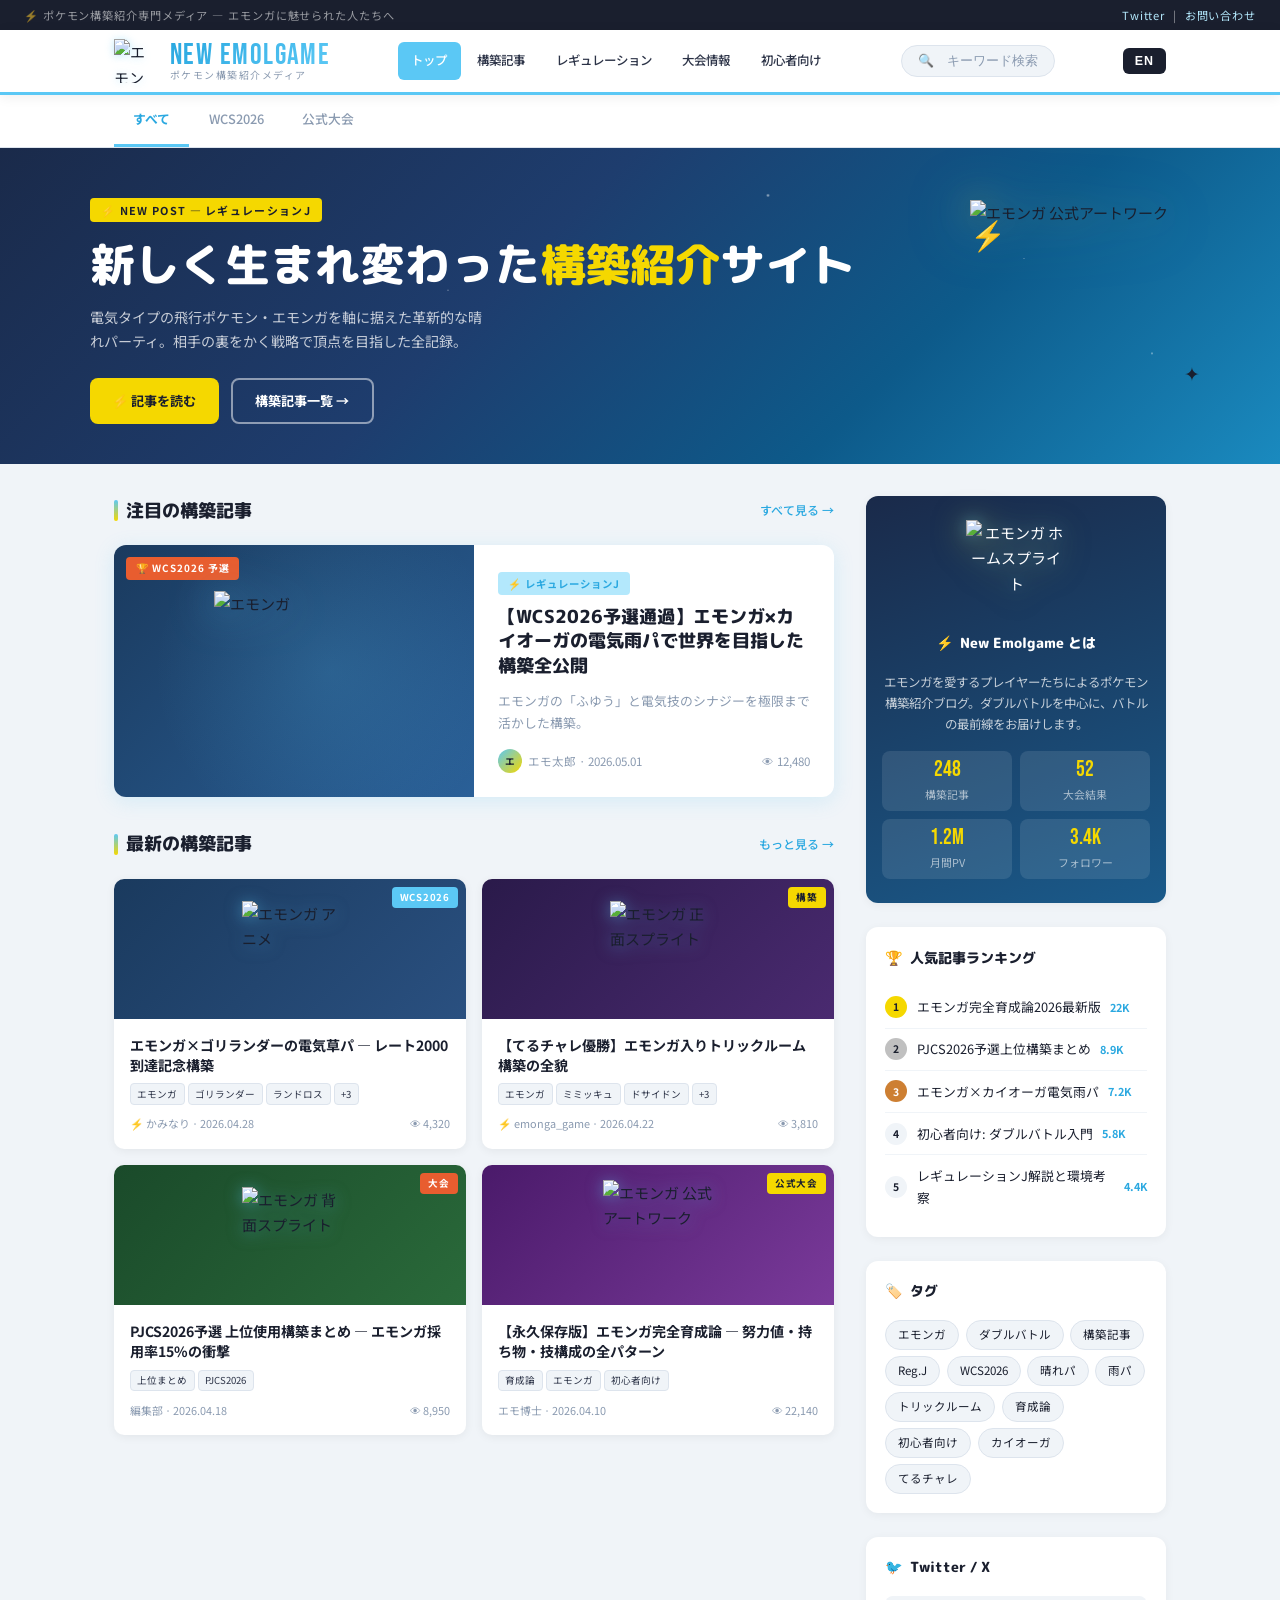
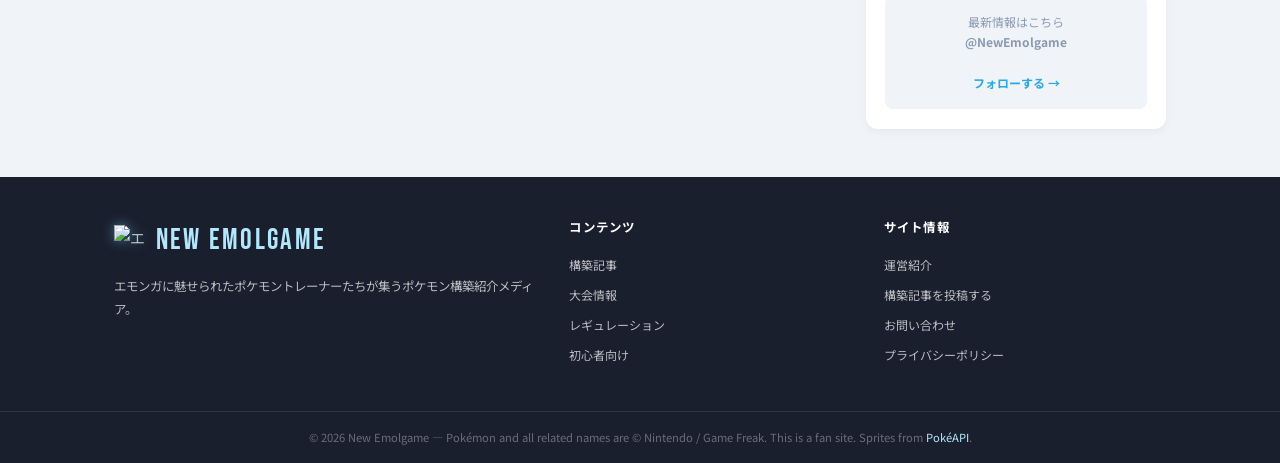
==== commit bec077b7: "Add JP/EN language switcher to index and tournament pages - lang.js を新規作成（約50キーの翻訳定義、applyLang関数、loc" ====
--- a/index.html
+++ b/index.html
@@ -255,13 +255,30 @@
       .hero-inner { grid-template-columns: 1fr; }
       .hero-emolga-wrap { display: none; }
     }
+
+    /* ── LANG TOGGLE ── */
+    .lang-toggle {
+      background: var(--dark);
+      color: var(--white);
+      border: none;
+      border-radius: 6px;
+      padding: 0.35rem 0.75rem;
+      font-size: 0.78rem;
+      font-weight: 700;
+      cursor: pointer;
+      letter-spacing: 0.08em;
+      transition: background 0.2s;
+      flex-shrink: 0;
+    }
+    .lang-toggle:hover { background: var(--sky-dark); }
   </style>
+  <script src="lang.js" defer></script>
 </head>
 <body>
 
 <!-- TOP BAR -->
 <div class="topbar">
-  <span>⚡ ポケモン構築紹介専門メディア — エモンガに魅せられた人たちへ</span>
+  <span data-i18n="topbar.tagline">⚡ ポケモン構築紹介専門メディア — エモンガに魅せられた人たちへ</span>
   <span><a href="https://twitter.com/newemolgame" target="_blank" rel="noopener noreferrer">Twitter</a> &nbsp;|&nbsp; <a href="#">お問い合わせ</a></span>
 </div>
 
@@ -276,17 +293,18 @@
       >
       <div class="logo-text">
         <span class="main">New Emolgame</span>
-        <span class="sub">ポケモン構築紹介メディア</span>
+        <span class="sub" data-i18n="header.tagline">ポケモン構築紹介メディア</span>
       </div>
     </a>
     <nav class="header-nav">
-      <a href="index.html" class="active">トップ</a>
-      <a href="builds.html">構築記事</a>
-      <a href="regulation.html">レギュレーション</a>
-      <a href="tournament.html">大会情報</a>
-      <a href="beginner.html">初心者向け</a>
+      <a href="index.html" class="active" data-i18n="nav.top">トップ</a>
+      <a href="builds.html" data-i18n="nav.builds">構築記事</a>
+      <a href="regulation.html" data-i18n="nav.regulation">レギュレーション</a>
+      <a href="tournament.html" data-i18n="nav.tournament">大会情報</a>
+      <a href="beginner.html" data-i18n="nav.beginner">初心者向け</a>
     </nav>
-    <button class="header-search" id="searchBtn" aria-label="検索を開く">🔍&nbsp; キーワード検索</button>
+    <button class="header-search" id="searchBtn" aria-label="検索を開く" data-i18n="header.search">🔍&nbsp; キーワード検索</button>
+    <button class="lang-toggle" aria-label="Switch language">EN</button>
   </div>
 </header>
 
@@ -295,7 +313,7 @@
   <div class="search-box">
     <div class="search-input-wrap">
       <span>🔍</span>
-      <input type="text" id="searchInput" placeholder="記事タイトル・ポケモン名で検索…" autocomplete="off">
+      <input type="text" id="searchInput" placeholder="記事タイトル・ポケモン名で検索…" autocomplete="off" data-i18n="search.placeholder">
       <button class="search-close" id="searchClose" aria-label="閉じる">✕</button>
     </div>
     <div class="search-results" id="searchResults">
@@ -307,9 +325,9 @@
 <!-- CATEGORY TABS -->
 <div class="category-bar">
   <div class="category-inner">
-    <div class="cat-tab active">すべて</div>
-    <div class="cat-tab">WCS2026</div>
-    <div class="cat-tab">公式大会</div>
+    <div class="cat-tab active" data-i18n="cat.all">すべて</div>
+    <div class="cat-tab" data-i18n="cat.wcs">WCS2026</div>
+    <div class="cat-tab" data-i18n="cat.official">公式大会</div>
   </div>
 </div>
 
@@ -317,12 +335,12 @@
 <section class="hero">
   <div class="hero-inner">
     <div class="hero-text">
-      <span class="tag">⚡ NEW POST — レギュレーションJ</span>
-      <h1>新しく生まれ変わった<em>構築紹介</em>サイト</h1>
-      <p>電気タイプの飛行ポケモン・エモンガを軸に据えた革新的な晴れパーティ。相手の裏をかく戦略で頂点を目指した全記録。</p>
+      <span class="tag" data-i18n="hero.tag">⚡ NEW POST — レギュレーションJ</span>
+      <h1 data-i18n="hero.h1">新しく生まれ変わった<em>構築紹介</em>サイト</h1>
+      <p data-i18n="hero.desc">電気タイプの飛行ポケモン・エモンガを軸に据えた革新的な晴れパーティ。相手の裏をかく戦略で頂点を目指した全記録。</p>
       <div class="hero-btns">
-        <a href="article-wcs2026.html" class="btn btn-primary">⚡ 記事を読む</a>
-        <a href="builds.html" class="btn btn-outline">構築記事一覧 →</a>
+        <a href="article-wcs2026.html" class="btn btn-primary" data-i18n="hero.btn1">⚡ 記事を読む</a>
+        <a href="builds.html" class="btn btn-outline" data-i18n="hero.btn2">構築記事一覧 →</a>
       </div>
     </div>
 
@@ -344,8 +362,8 @@
   <main>
     <!-- 注目の構築記事：公式アートワーク（やや大きく・アニメあり） -->
     <div class="section-head">
-      <h2>注目の構築記事</h2>
-      <a href="#">すべて見る →</a>
+      <h2 data-i18n="section.featured">注目の構築記事</h2>
+      <a href="#" data-i18n="section.seeall">すべて見る →</a>
     </div>
 
     <a href="article-wcs2026.html" class="featured-card">
@@ -360,14 +378,14 @@
       </div>
       <div class="featured-body">
         <div>
-          <span class="reg-tag">⚡ レギュレーションJ</span>
-          <h3>【WCS2026予選通過】エモンガ×カイオーガの電気雨パで世界を目指した構築全公開</h3>
-          <p>エモンガの「ふゆう」と電気技のシナジーを極限まで活かした構築。カイオーガの「あまごい」と合わせた電気技強化で、メタを逆手に取った戦略の全貌を余すことなく紹介します。</p>
+          <span class="reg-tag" data-i18n="art1.reg">⚡ レギュレーションJ</span>
+          <h3 data-i18n="art1.title">【WCS2026予選通過】エモンガ×カイオーガの電気雨パで世界を目指した構築全公開</h3>
+          <p data-i18n="art1.desc">エモンガの「ふゆう」と電気技のシナジーを極限まで活かした構築。カイオーガの「あまごい」と合わせた電気技強化で、メタを逆手に取った戦略の全貌を余すことなく紹介します。</p>
         </div>
         <div class="featured-meta">
           <div class="author-chip">
             <div class="author-avatar">エ</div>
-            <span>エモ太郎 · 2026.05.01</span>
+            <span data-i18n="art1.author">エモ太郎 · 2026.05.01</span>
           </div>
           <span>👁 12,480</span>
         </div>
@@ -376,8 +394,8 @@
 
     <!-- 最新記事グリッド：各カードで異なるスプライトポーズ -->
     <div class="section-head" style="margin-top:2rem;">
-      <h2>最新の構築記事</h2>
-      <a href="#">もっと見る →</a>
+      <h2 data-i18n="section.latest">最新の構築記事</h2>
+      <a href="#" data-i18n="section.more">もっと見る →</a>
     </div>
 
     <div class="articles-grid">
@@ -394,11 +412,11 @@
           >
         </div>
         <div class="card-body">
-          <h3>エモンガ×ゴリランダーの電気草パ — レート2000到達記念構築</h3>
+          <h3 data-i18n="art2.title">エモンガ×ゴリランダーの電気草パ — レート2000到達記念構築</h3>
           <div class="poke-chips">
             <span class="poke-chip">エモンガ</span><span class="poke-chip">ゴリランダー</span><span class="poke-chip">ランドロス</span><span class="poke-chip">+3</span>
           </div>
-          <div class="card-meta"><span>⚡ かみなり · 2026.04.28</span><span>👁 4,320</span></div>
+          <div class="card-meta"><span data-i18n="art2.meta">⚡ かみなり · 2026.04.28</span><span>👁 4,320</span></div>
         </div>
       </a>
 
@@ -414,11 +432,11 @@
           >
         </div>
         <div class="card-body">
-          <h3>【てるチャレ優勝】エモンガ入りトリックルーム構築の全貌</h3>
+          <h3 data-i18n="art3.title">【てるチャレ優勝】エモンガ入りトリックルーム構築の全貌</h3>
           <div class="poke-chips">
             <span class="poke-chip">エモンガ</span><span class="poke-chip">ミミッキュ</span><span class="poke-chip">ドサイドン</span><span class="poke-chip">+3</span>
           </div>
-          <div class="card-meta"><span>⚡ emonga_game · 2026.04.22</span><span>👁 3,810</span></div>
+          <div class="card-meta"><span data-i18n="art3.meta">⚡ emonga_game · 2026.04.22</span><span>👁 3,810</span></div>
         </div>
       </a>
 
@@ -434,11 +452,11 @@
           >
         </div>
         <div class="card-body">
-          <h3>PJCS2026予選 上位使用構築まとめ — エモンガ採用率15%の衝撃</h3>
+          <h3 data-i18n="art4.title">PJCS2026予選 上位使用構築まとめ — エモンガ採用率15%の衝撃</h3>
           <div class="poke-chips">
             <span class="poke-chip">上位まとめ</span><span class="poke-chip">PJCS2026</span>
           </div>
-          <div class="card-meta"><span>編集部 · 2026.04.18</span><span>👁 8,950</span></div>
+          <div class="card-meta"><span data-i18n="art4.meta">編集部 · 2026.04.18</span><span>👁 8,950</span></div>
         </div>
       </a>
 
@@ -454,11 +472,11 @@
           >
         </div>
         <div class="card-body">
-          <h3>【永久保存版】エモンガ完全育成論 — 努力値・持ち物・技構成の全パターン</h3>
+          <h3 data-i18n="art5.title">【永久保存版】エモンガ完全育成論 — 努力値・持ち物・技構成の全パターン</h3>
           <div class="poke-chips">
             <span class="poke-chip">育成論</span><span class="poke-chip">エモンガ</span><span class="poke-chip">初心者向け</span>
           </div>
-          <div class="card-meta"><span>エモ博士 · 2026.04.10</span><span>👁 22,140</span></div>
+          <div class="card-meta"><span data-i18n="art5.meta">エモ博士 · 2026.04.10</span><span>👁 22,140</span></div>
         </div>
       </a>
 
@@ -476,8 +494,8 @@
         alt="エモンガ ホームスプライト"
         title="Homeスプライト（高解像度）"
       >
-      <div class="widget-title"><span>⚡</span>New Emolgame とは</div>
-      <p>エモンガを愛するプレイヤーたちによるポケモン構築紹介ブログ。ダブルバトルを中心に、バトルの最前線をお届けします。</p>
+      <div class="widget-title"><span>⚡</span><span data-i18n="sidebar.about.title">New Emolgame とは</span></div>
+      <p data-i18n="sidebar.about.desc">エモンガを愛するプレイヤーたちによるポケモン構築紹介ブログ。ダブルバトルを中心に、バトルの最前線をお届けします。</p>
       <div class="emolga-stats">
         <div class="stat-box"><div class="val">248</div><div class="label">構築記事</div></div>
         <div class="stat-box"><div class="val">52</div><div class="label">大会結果</div></div>
@@ -487,7 +505,7 @@
     </div>
 
     <div class="sidebar-widget">
-      <div class="widget-title"><span>🏆</span>人気記事ランキング</div>
+      <div class="widget-title"><span>🏆</span><span data-i18n="sidebar.ranking.title">人気記事ランキング</span></div>
       <ul class="rank-list">
         <li><span class="rank-num top1">1</span><a href="article-training.html" class="title">エモンガ完全育成論2026最新版</a><span class="views">22K</span></li>
         <li><span class="rank-num top2">2</span><a href="article-pjcs2026.html" class="title">PJCS2026予選上位構築まとめ</a><span class="views">8.9K</span></li>
@@ -498,7 +516,7 @@
     </div>
 
     <div class="sidebar-widget">
-      <div class="widget-title"><span>🏷️</span>タグ</div>
+      <div class="widget-title"><span>🏷️</span><span data-i18n="sidebar.tags.title">タグ</span></div>
       <div class="tag-cloud">
         <span class="tag-pill">エモンガ</span><span class="tag-pill">ダブルバトル</span><span class="tag-pill">構築記事</span>
         <span class="tag-pill">Reg.J</span><span class="tag-pill">WCS2026</span><span class="tag-pill">晴れパ</span>
@@ -508,10 +526,10 @@
     </div>
 
     <div class="sidebar-widget">
-      <div class="widget-title"><span>🐦</span>Twitter / X</div>
+      <div class="widget-title"><span>🐦</span><span data-i18n="sidebar.twitter.title">Twitter / X</span></div>
       <div class="twitter-placeholder">
-        <p>最新情報はこちら<br><strong>@NewEmolgame</strong></p><br>
-        <a href="https://twitter.com/newemolgame" target="_blank" rel="noopener noreferrer" style="color:var(--sky-dark);font-weight:700;">フォローする →</a>
+        <p data-i18n="sidebar.twitter.desc">最新情報はこちら</p><p><strong>@NewEmolgame</strong></p><br>
+        <a href="https://twitter.com/newemolgame" target="_blank" rel="noopener noreferrer" style="color:var(--sky-dark);font-weight:700;" data-i18n="sidebar.twitter.btn">フォローする →</a>
       </div>
     </div>
 
@@ -530,15 +548,15 @@
         >
         <span class="footer-logo-text">New Emolgame</span>
       </div>
-      <p>エモンガに魅せられたポケモントレーナーたちが集うポケモン構築紹介メディア。ダブルバトルの最前線をお届けします。</p>
+      <p data-i18n="footer.desc">エモンガに魅せられたポケモントレーナーたちが集うポケモン構築紹介メディア。ダブルバトルの最前線をお届けします。</p>
     </div>
     <div class="footer-col">
-      <h4>コンテンツ</h4>
+      <h4 data-i18n="footer.content">コンテンツ</h4>
       <ul><li><a href="builds.html">構築記事</a></li><li><a href="tournament.html">大会情報</a></li><li><a href="regulation.html">レギュレーション</a></li><li><a href="beginner.html">初心者向け</a></li></ul>
     </div>
     <div class="footer-col">
-      <h4>サイト情報</h4>
-      <ul><li>運営紹介</li><li>構築記事を投稿する</li><li>お問い合わせ</li><li>プライバシーポリシー</li></ul>
+      <h4 data-i18n="footer.siteinfo">サイト情報</h4>
+      <ul><li data-i18n="footer.about">運営紹介</li><li>構築記事を投稿する</li><li data-i18n="footer.contact">お問い合わせ</li><li data-i18n="footer.privacy">プライバシーポリシー</li></ul>
     </div>
   </div>
   <div class="footer-bottom">
@@ -601,7 +619,9 @@
   function openSearch() {
     overlay.classList.add('active');
     input.value = '';
-    results.innerHTML = '<div class="search-hint">キーワードを入力してください</div>';
+    const lang = localStorage.getItem('lang') || 'jp';
+    const hintText = lang === 'jp' ? 'キーワードを入力してください' : 'Enter a keyword to search';
+    results.innerHTML = '<div class="search-hint">' + hintText + '</div>';
     setTimeout(() => input.focus(), 50);
   }
 
@@ -612,7 +632,9 @@
   function renderResults(query) {
     const q = query.trim().toLowerCase();
     if (!q) {
-      results.innerHTML = '<div class="search-hint">キーワードを入力してください</div>';
+      const lang = localStorage.getItem('lang') || 'jp';
+      const hintText = lang === 'jp' ? 'キーワードを入力してください' : 'Enter a keyword to search';
+      results.innerHTML = '<div class="search-hint">' + hintText + '</div>';
       return;
     }
     const matched = articles.filter(a =>
@@ -621,7 +643,11 @@
       a.badge.toLowerCase().includes(q)
     );
     if (matched.length === 0) {
-      results.innerHTML = '<div class="search-no-result">「' + query + '」に一致する記事が見つかりませんでした</div>';
+      const lang = localStorage.getItem('lang') || 'jp';
+      const noResultText = lang === 'jp'
+        ? '「' + query + '」に一致する記事が見つかりませんでした'
+        : 'No articles found for "' + query + '"';
+      results.innerHTML = '<div class="search-no-result">' + noResultText + '</div>';
       return;
     }
     results.innerHTML = matched.map(a => `
